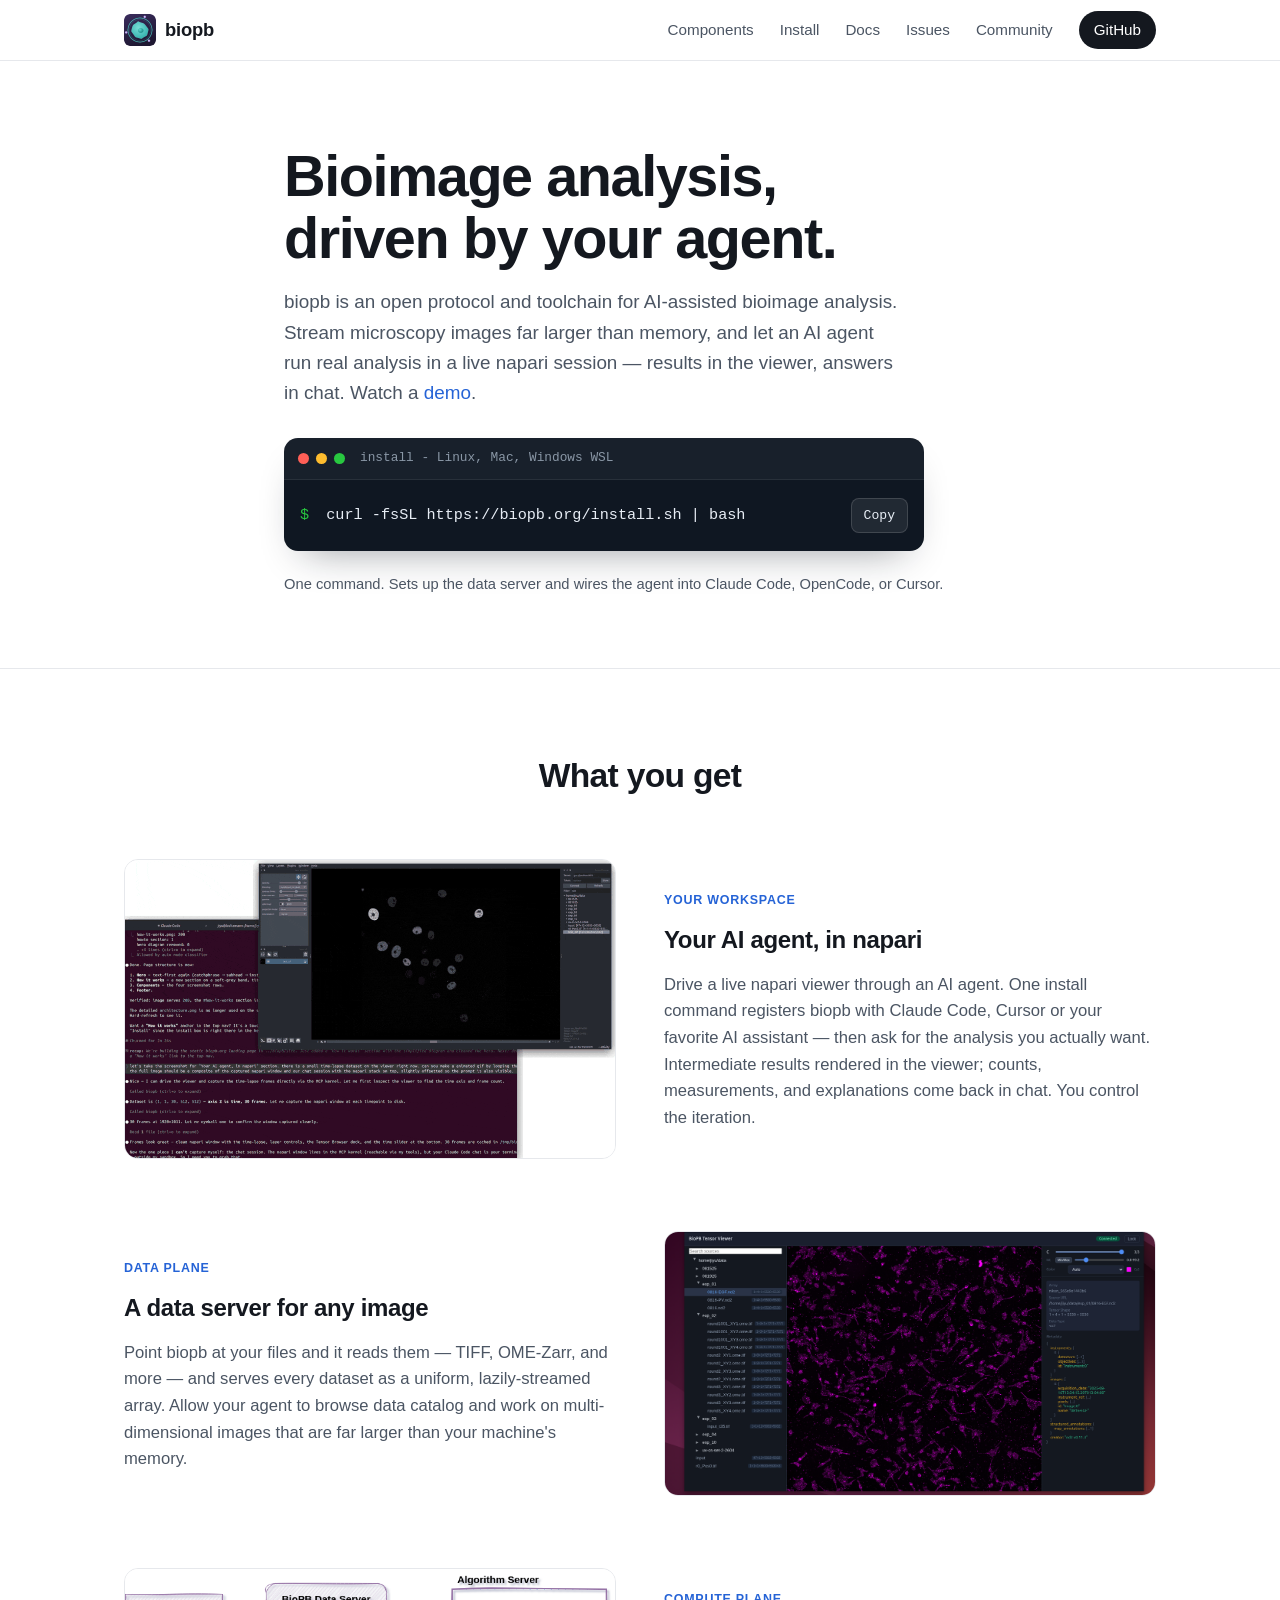
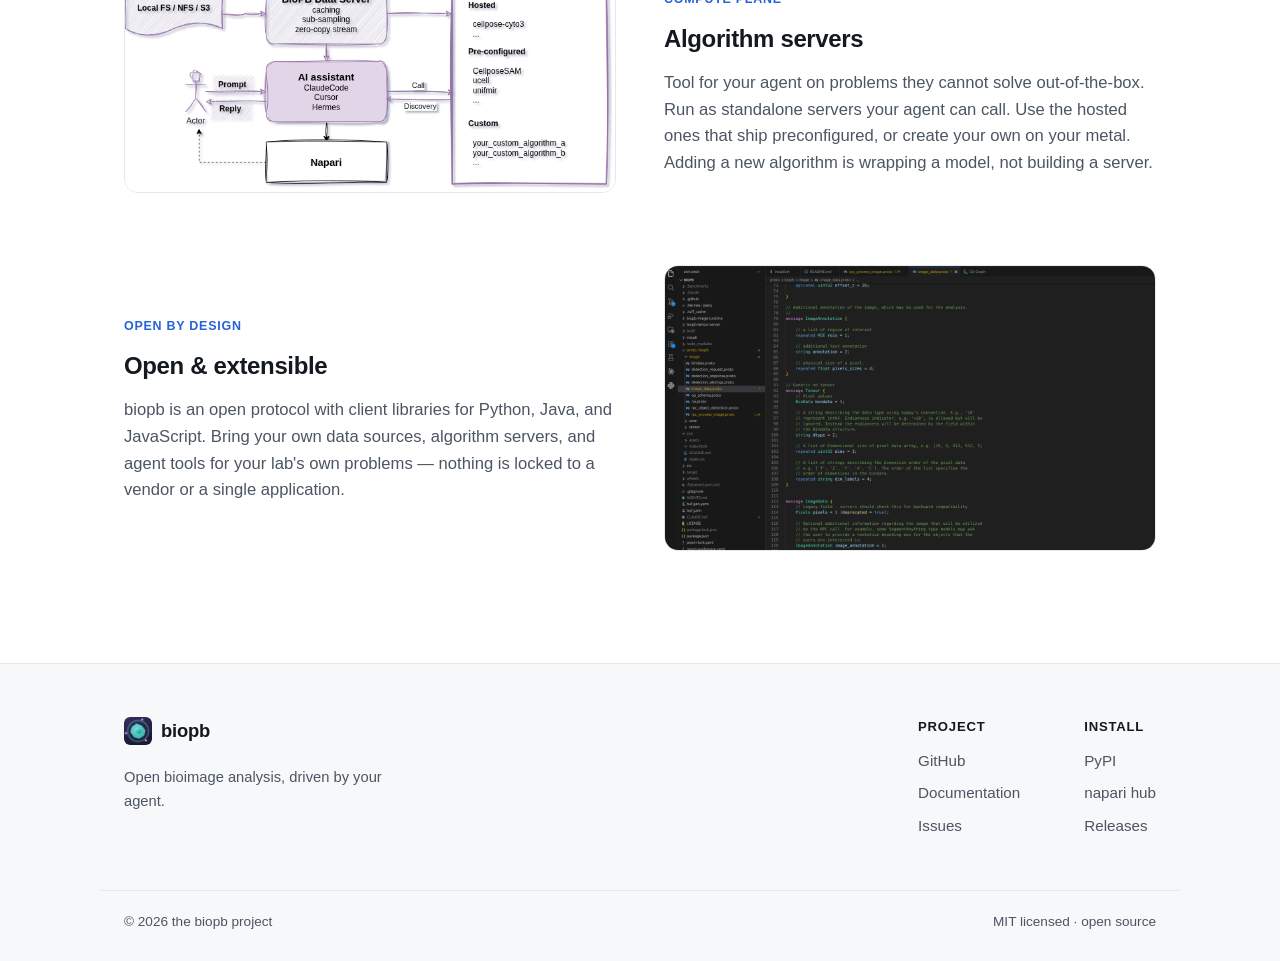
==== index.html @ 2a5375ca "Point biopb-mcp repo links at the biopb monorepo The biopb-mcp repo moved into the biopb monorepo. U" ====
<!DOCTYPE html>
<html lang="en">
<head>
  <meta charset="utf-8" />
  <meta name="viewport" content="width=device-width, initial-scale=1" />
  <title>biopb — bioimage analysis, driven by your agent</title>
  <meta name="description" content="biopb is an open protocol and toolchain for bioimage analysis: stream microscopy images larger than memory and let an AI agent run real analysis in napari." />
  <link rel="icon" href="assets/favicon.ico" sizes="any" />
  <link rel="stylesheet" href="styles.css" />
</head>
<body>
  <!-- ===== Top nav ===== -->
  <header class="nav" id="top">
    <div class="container nav__inner">
      <a class="brand" href="#top" aria-label="biopb home">
        <img class="brand__logo" src="assets/logo.png" alt="" width="32" height="32" />
        <span class="brand__name">biopb</span>
      </a>
      <button class="nav__toggle" aria-label="Toggle menu" aria-expanded="false">≡</button>
      <nav class="nav__links">
        <a href="#components">Components</a>
        <a href="install.html">Install</a>
        <a href="/docs/">Docs</a>
        <a href="https://github.com/biopb/biopb/issues">Issues</a>
        <a href="https://forum.image.sc/">Community</a>
        <a class="nav__gh" href="https://github.com/biopb">GitHub</a>
      </nav>
    </div>
  </header>

  <main>
    <!-- ===== Hero ===== -->
    <section class="hero">
      <div class="container hero__inner">
        <h1 class="hero__title">Bioimage analysis,<br />driven by your agent.</h1>
        <p class="hero__sub">
          biopb is an open protocol and toolchain for AI-assisted bioimage analysis. Stream
          microscopy images far larger than memory, and let an AI agent run real
          analysis in a live napari session — results in the viewer, answers in chat.
          Watch a <a href="demo.html">demo</a>.
        </p>

        <!-- terminal install window -->
        <div class="term" id="install" aria-label="Install command">
          <div class="term__bar">
            <span class="term__dot"></span><span class="term__dot"></span><span class="term__dot"></span>
            <span class="term__title">install - Linux, Mac, Windows WSL</span>
          </div>
          <div class="term__body">
            <code id="install-cmd"><span class="term__prompt">$</span> curl -fsSL https://biopb.org/install.sh | bash</code>
            <button class="term__copy" id="copy-btn" type="button" data-cmd="curl -fsSL https://biopb.org/install.sh | bash">Copy</button>
          </div>
        </div>

        <p class="hero__note">One command. Sets up the data server and wires the agent into Claude Code, OpenCode, or Cursor.</p>
      </div>
    </section>

    <!-- ===== Components ===== -->
    <section class="components" id="components">
      <div class="container">
        <h2 class="section__title">What you get</h2>

        <!-- (1) user-facing: the agent in napari -->
        <article class="row">
          <figure class="shot">
            <img src="assets/agent-napari.gif" width="960" height="584" loading="lazy"
                 alt="An AI-agent chat session driving a live napari viewer: the agent runs code in py kernel while a time-lapse of cells plays back in napri viewer window." />
          </figure>
          <div class="row__text">
            <span class="kicker">Your workspace</span>
            <h3>Your AI agent, in napari</h3>
            <p>
              Drive a live napari viewer through an AI agent. One install command
              registers biopb with Claude Code, Cursor or your favorite AI assistant — then ask
              for the analysis you actually want. Intermediate results rendered in the viewer; counts,
              measurements, and explanations come back in chat. You control the iteration.
            </p>
          </div>
        </article>

        <!-- (2) data server -->
        <article class="row row--reverse">
          <figure class="shot">
            <img src="assets/data-browser.png" width="1278" height="687" loading="lazy"
                 alt="The BioPB data browser: a source tree on the left, a microscopy image preview in the center, and a metadata and colormap panel on the right." />
          </figure>
          <div class="row__text">
            <span class="kicker">Data plane</span>
            <h3>A data server for any image</h3>
            <p>
              Point biopb at your files and it reads them — TIFF, OME-Zarr, and more —
              and serves every dataset as a uniform, lazily-streamed array. Allow your 
              agent to browse data catalog and work on multi-dimensional images that are
              far larger than your machine's memory.
            </p>
          </div>
        </article>

        <!-- (3) algorithm servers -->
        <article class="row">
          <figure class="shot" role="img" aria-label="Screenshot placeholder: segmentation result">
            <img src="assets/algorithm-servers.png" width="1278" height="687" loading="lazy"
                 alt="The BioPB algorithm servers: a diagram showing the architecture and how algorithms are integrated." />
          </figure>
          <div class="row__text">
            <span class="kicker">Compute plane</span>
            <h3>Algorithm servers</h3>
            <p>
              Tool for your agent on problems they cannot solve out-of-the-box. Run as standalone
              servers your agent can call. Use the hosted ones that ship preconfigured, or create 
              your own on your metal. Adding a new algorithm is wrapping a model, not building a server.
            </p>
          </div>
        </article>

        <!-- (4) open & extensible -->
        <article class="row row--reverse">
          <figure class="shot">
            <img src="assets/open-extensible.png" width="1070" height="651" loading="lazy"
                alt="Open development model with extensible grpc protocol definition synced on buf.build" />
          </figure>
          <div class="row__text">
            <span class="kicker">Open by design</span>
            <h3>Open &amp; extensible</h3>
            <p>
              biopb is an open protocol with client libraries for Python, Java, and
              JavaScript. Bring your own data sources, algorithm servers, and agent
              tools for your lab's own problems — nothing is locked to a vendor or a
              single application.
            </p>
          </div>
        </article>
      </div>
    </section>
  </main>

  <!-- ===== Footer ===== -->
  <footer class="footer">
    <div class="container footer__inner">
      <div class="footer__brand">
        <a class="brand" href="#top" aria-label="biopb home">
          <img class="brand__logo" src="assets/logo.png" alt="" width="28" height="28" />
          <span class="brand__name">biopb</span>
        </a>
        <p class="footer__tag">Open bioimage analysis, driven by your agent.</p>
      </div>
      <nav class="footer__cols">
        <div class="footer__col">
          <h4>Project</h4>
          <a href="https://github.com/biopb">GitHub</a>
          <a href="/docs/">Documentation</a>
          <a href="https://github.com/biopb/biopb/issues">Issues</a>
        </div>
        <div class="footer__col">
          <h4>Install</h4>
          <a href="https://pypi.org/project/biopb-mcp">PyPI</a>
          <a href="https://napari-hub.org/plugins/biopb-mcp">napari hub</a>
          <a href="https://github.com/biopb/biopb/releases">Releases</a>
        </div>
      </nav>
    </div>
    <div class="container footer__bar">
      <span>© <span id="year">2026</span> the biopb project</span>
      <span>MIT licensed · open source</span>
    </div>
  </footer>

  <script>
    // Copy install command to clipboard.
    (function () {
      var btn = document.getElementById('copy-btn');
      if (btn) {
        btn.addEventListener('click', function () {
          var cmd = btn.getAttribute('data-cmd');
          var done = function () {
            var old = btn.textContent;
            btn.textContent = 'Copied!';
            btn.classList.add('is-copied');
            setTimeout(function () { btn.textContent = old; btn.classList.remove('is-copied'); }, 1600);
          };
          if (navigator.clipboard && navigator.clipboard.writeText) {
            navigator.clipboard.writeText(cmd).then(done, done);
          } else {
            var ta = document.createElement('textarea');
            ta.value = cmd; document.body.appendChild(ta); ta.select();
            try { document.execCommand('copy'); } catch (e) {}
            document.body.removeChild(ta); done();
          }
        });
      }
      // Mobile nav toggle.
      var toggle = document.querySelector('.nav__toggle');
      var links = document.querySelector('.nav__links');
      if (toggle && links) {
        toggle.addEventListener('click', function () {
          var open = links.classList.toggle('is-open');
          toggle.setAttribute('aria-expanded', open ? 'true' : 'false');
        });
        links.addEventListener('click', function (e) {
          if (e.target.tagName === 'A') { links.classList.remove('is-open'); toggle.setAttribute('aria-expanded', 'false'); }
        });
      }
      // Current year.
      var y = document.getElementById('year');
      if (y) y.textContent = new Date().getFullYear();
    })();
  </script>
</body>
</html>
---- styles.css ----
/* biopb.org — light, clean scientific landing page. Plain CSS, no build step. */

:root {
  --accent: #2563d6;          /* single accent — retune here */
  --accent-dark: #1b49a0;
  --ink: #14181f;             /* near-black text */
  --ink-soft: #4b5563;        /* secondary text */
  --line: #e6e8ec;            /* hairlines */
  --bg: #ffffff;
  --bg-soft: #f6f8fa;         /* alternating panels */
  --term-bg: #0f1722;         /* the one dark element */
  --term-ink: #e7edf5;
  --radius: 14px;
  --maxw: 1080px;
  --font: -apple-system, BlinkMacSystemFont, "Segoe UI", Roboto, Helvetica, Arial, sans-serif;
  --mono: ui-monospace, SFMono-Regular, "SF Mono", Menlo, Consolas, "Liberation Mono", monospace;
}

* { box-sizing: border-box; }

html { scroll-behavior: smooth; }

body {
  margin: 0;
  font-family: var(--font);
  color: var(--ink);
  background: var(--bg);
  line-height: 1.6;
  -webkit-font-smoothing: antialiased;
}

a { color: var(--accent); text-decoration: none; }
a:hover { text-decoration: underline; }

.container { width: 100%; max-width: var(--maxw); margin: 0 auto; padding: 0 24px; }

/* ===== Nav ===== */
.nav {
  position: sticky; top: 0; z-index: 50;
  background: rgba(255, 255, 255, 0.85);
  backdrop-filter: saturate(180%) blur(8px);
  border-bottom: 1px solid var(--line);
}
.nav__inner { display: flex; align-items: center; justify-content: space-between; height: 60px; }
.brand { display: inline-flex; align-items: center; gap: 9px; color: var(--ink); font-weight: 700; }
.brand:hover { text-decoration: none; }
.brand__logo { display: block; border-radius: 6px; }
.brand__name { font-size: 1.15rem; letter-spacing: -0.01em; }
.nav__links { display: flex; align-items: center; gap: 26px; }
.nav__links a { color: var(--ink-soft); font-weight: 500; font-size: 0.95rem; }
.nav__links a:hover { color: var(--ink); text-decoration: none; }
.nav__gh {
  color: var(--bg) !important; background: var(--ink);
  padding: 7px 15px; border-radius: 999px; font-weight: 600;
}
.nav__gh:hover { background: #000; }
.nav__toggle {
  display: none; background: none; border: 0; font-size: 1.6rem;
  line-height: 1; color: var(--ink); cursor: pointer; padding: 4px 8px;
}

/* ===== Hero ===== */
.hero { padding: 84px 0 72px; border-bottom: 1px solid var(--line); }
.hero__inner { max-width: 760px; }
.hero__title {
  font-size: clamp(2.3rem, 6vw, 3.6rem); line-height: 1.08;
  letter-spacing: -0.025em; margin: 0 0 18px; font-weight: 800;
}
.hero__sub { font-size: 1.18rem; color: var(--ink-soft); margin: 0 0 30px; max-width: 620px; }

/* terminal install window */
.term {
  background: var(--term-bg); border-radius: var(--radius);
  box-shadow: 0 18px 40px -20px rgba(15, 23, 34, 0.45);
  overflow: hidden; max-width: 640px;
}
.term__bar {
  display: flex; align-items: center; gap: 7px;
  padding: 10px 14px; background: rgba(255, 255, 255, 0.04);
  border-bottom: 1px solid rgba(255, 255, 255, 0.07);
}
.term__dot { width: 11px; height: 11px; border-radius: 50%; background: #3a4654; }
.term__dot:nth-child(1) { background: #ff5f57; }
.term__dot:nth-child(2) { background: #febc2e; }
.term__dot:nth-child(3) { background: #28c840; }
.term__title { margin-left: 8px; color: #8a97a6; font-size: 0.8rem; font-family: var(--mono); }
.term__body {
  display: flex; align-items: center; gap: 12px;
  padding: 18px 16px; font-family: var(--mono); font-size: 0.95rem;
}
.term__body code { color: var(--term-ink); overflow-x: auto; white-space: nowrap; flex: 1; }
.term__prompt { color: #28c840; user-select: none; margin-right: 8px; }
.term__copy {
  flex: none; cursor: pointer; font: inherit; font-size: 0.82rem;
  color: var(--term-ink); background: rgba(255, 255, 255, 0.08);
  border: 1px solid rgba(255, 255, 255, 0.14); border-radius: 8px;
  padding: 6px 12px; transition: background 0.15s, color 0.15s;
}
.term__copy:hover { background: rgba(255, 255, 255, 0.16); }
.term__copy.is-copied { background: #28c840; color: #06220f; border-color: #28c840; }

.hero__note { font-size: 0.92rem; color: var(--ink-soft); margin: 22px 0 0; }
/* ===== How it works ===== */
.howto { padding: 64px 0; background: var(--bg-soft); border-top: 1px solid var(--line); }
.howto .section__title { margin-bottom: 36px; }
.howto__fig { margin: 0 auto; max-width: 660px; }
.howto__fig img {
  width: 100%; height: auto; display: block;
  background: #fff; border: 1px solid var(--line); border-radius: var(--radius);
  padding: 20px;
}

/* ===== Components ===== */
.components { padding: 80px 0 40px; }
.section__title {
  font-size: clamp(1.6rem, 3.5vw, 2.1rem); font-weight: 800; letter-spacing: -0.02em;
  text-align: center; margin: 0 0 56px;
}
.row {
  display: grid; grid-template-columns: 1fr 1fr; gap: 48px;
  align-items: center; margin-bottom: 72px;
}
.row--reverse .shot { order: 2; }
.row__text .kicker {
  display: inline-block; font-size: 0.78rem; font-weight: 700; letter-spacing: 0.06em;
  text-transform: uppercase; color: var(--accent); margin-bottom: 10px;
}
.row__text h3 { font-size: 1.5rem; font-weight: 750; letter-spacing: -0.015em; margin: 0 0 12px; }
.row__text p { color: var(--ink-soft); margin: 0; font-size: 1.04rem; }

/* screenshot placeholder — swap the .shot__ph div for an <img> when ready */
.shot { margin: 0; }
.shot__ph {
  aspect-ratio: 16 / 9; width: 100%;
  background: var(--bg-soft); border: 1px solid var(--line); border-radius: var(--radius);
  display: flex; flex-direction: column; align-items: center; justify-content: center;
  gap: 10px; color: var(--ink-soft); text-align: center; padding: 20px;
  background-image:
    linear-gradient(45deg, rgba(0,0,0,0.018) 25%, transparent 25%, transparent 75%, rgba(0,0,0,0.018) 75%),
    linear-gradient(45deg, rgba(0,0,0,0.018) 25%, transparent 25%, transparent 75%, rgba(0,0,0,0.018) 75%);
  background-size: 22px 22px; background-position: 0 0, 11px 11px;
}
.shot__glyph { font-size: 2.4rem; line-height: 1; }
.shot__cap { font-size: 0.85rem; }
.shot img { width: 100%; height: auto; border: 1px solid var(--line); border-radius: var(--radius); display: block; }

/* ===== Install guide ===== */
.guide { padding: 56px 0 84px; }
.guide__head { max-width: 720px; margin: 0 0 30px; }
.guide__title {
  font-size: clamp(2rem, 5vw, 3rem); line-height: 1.1;
  letter-spacing: -0.025em; margin: 0 0 16px; font-weight: 800;
}
.guide__sub { font-size: 1.12rem; color: var(--ink-soft); margin: 0; }

.prereq {
  display: flex; gap: 13px; align-items: flex-start;
  background: var(--bg-soft); border: 1px solid var(--line);
  border-radius: var(--radius); padding: 16px 20px;
  font-size: 0.95rem; color: var(--ink-soft); margin: 0 0 40px; max-width: 760px;
}
.prereq__icon { font-size: 1.25rem; line-height: 1.4; flex: none; }
.prereq strong { color: var(--ink); }
.prereq code {
  font-family: var(--mono); font-size: 0.88em; background: rgba(37, 99, 214, 0.08);
  color: var(--accent-dark); padding: 1px 6px; border-radius: 5px;
}

/* the wizard */
.step__q { font-weight: 750; font-size: 1.2rem; letter-spacing: -0.01em; margin: 0 0 16px; }
.choices {
  display: grid; gap: 16px;
  grid-template-columns: repeat(auto-fit, minmax(230px, 1fr));
}
.choice {
  text-align: left; background: var(--bg); border: 1px solid var(--line);
  border-radius: var(--radius); padding: 20px 22px; cursor: pointer;
  font: inherit; color: var(--ink); display: flex; flex-direction: column; gap: 6px;
  transition: border-color 0.15s, box-shadow 0.15s, transform 0.06s;
}
.choice:hover { border-color: var(--accent); box-shadow: 0 12px 30px -20px rgba(37, 99, 214, 0.55); }
.choice:active { transform: translateY(1px); }
.choice.is-active { border-color: var(--accent); box-shadow: inset 0 0 0 1px var(--accent); }
.choice__icon { font-size: 1.7rem; line-height: 1; }
.choice__title { font-weight: 700; font-size: 1.06rem; display: flex; align-items: center; gap: 8px; flex-wrap: wrap; }
.choice__desc { color: var(--ink-soft); font-size: 0.92rem; }
.pill {
  font-size: 0.66rem; font-weight: 700; letter-spacing: 0.05em; text-transform: uppercase;
  color: var(--accent); background: rgba(37, 99, 214, 0.1); padding: 3px 8px; border-radius: 999px;
}
.pill--soft { color: var(--ink-soft); background: var(--bg-soft); border: 1px solid var(--line); }

/* revealed panels */
.panel { margin-top: 30px; padding-top: 30px; border-top: 1px solid var(--line); max-width: 760px; }
.panel__h { font-size: 1.4rem; font-weight: 780; letter-spacing: -0.015em; margin: 0 0 12px; }
.panel p { color: var(--ink-soft); margin: 0 0 14px; }
.panel .term { margin: 18px 0; max-width: 100%; }

.steps { list-style: none; counter-reset: s; padding: 0; margin: 22px 0 0; }
.steps > li { position: relative; padding-left: 48px; margin-bottom: 26px; }
.steps > li::before {
  counter-increment: s; content: counter(s);
  position: absolute; left: 0; top: -2px; width: 32px; height: 32px;
  border-radius: 50%; background: var(--accent); color: #fff;
  font-weight: 700; font-size: 0.95rem;
  display: flex; align-items: center; justify-content: center;
}
.steps h4 { margin: 4px 0 6px; font-size: 1.06rem; font-weight: 700; }
.steps p { margin: 0 0 8px; }
.steps .term { margin: 12px 0 0; }

.note {
  font-size: 0.9rem; color: var(--ink-soft); background: var(--bg-soft);
  border-left: 3px solid var(--accent); border-radius: 0 8px 8px 0;
  padding: 12px 16px; margin: 16px 0 0;
}
.note strong { color: var(--ink); }

.startover {
  display: inline-flex; align-items: center; gap: 7px; margin-top: 6px;
  background: none; border: 0; font: inherit; font-size: 0.92rem;
  color: var(--accent); cursor: pointer; padding: 6px 0;
}
.startover:hover { text-decoration: underline; }

.help { margin-top: 44px; padding-top: 30px; border-top: 1px solid var(--line); max-width: 760px; }
.help h3 { font-size: 1.15rem; font-weight: 750; margin: 0 0 10px; }
.help p { color: var(--ink-soft); margin: 0; }

/* ===== Footer ===== */
.footer { background: var(--bg-soft); border-top: 1px solid var(--line); padding: 52px 0 28px; }
.footer__inner { display: flex; flex-wrap: wrap; justify-content: space-between; gap: 40px; }
.footer__tag { color: var(--ink-soft); font-size: 0.92rem; margin: 14px 0 0; max-width: 260px; }
.footer__cols { display: flex; gap: 64px; flex-wrap: wrap; }
.footer__col h4 { font-size: 0.82rem; text-transform: uppercase; letter-spacing: 0.06em; color: var(--ink); margin: 0 0 12px; }
.footer__col a { display: block; color: var(--ink-soft); font-size: 0.95rem; margin-bottom: 8px; }
.footer__col a:hover { color: var(--ink); text-decoration: none; }
.footer__bar {
  display: flex; justify-content: space-between; flex-wrap: wrap; gap: 8px;
  margin-top: 44px; padding-top: 20px; border-top: 1px solid var(--line);
  color: var(--ink-soft); font-size: 0.85rem;
}

/* ===== Responsive ===== */
@media (max-width: 760px) {
  .nav__toggle { display: block; }
  .nav__links {
    display: none; position: absolute; top: 60px; left: 0; right: 0;
    flex-direction: column; align-items: flex-start; gap: 0;
    background: var(--bg); border-bottom: 1px solid var(--line); padding: 8px 24px 16px;
  }
  .nav__links.is-open { display: flex; }
  .nav__links a { width: 100%; padding: 11px 0; }
  .nav__gh { width: auto; margin-top: 6px; }

  .hero { padding: 56px 0 48px; }
  .row, .row--reverse { grid-template-columns: 1fr; gap: 22px; }
  .row--reverse .shot { order: 0; }
  .row { margin-bottom: 52px; }
}
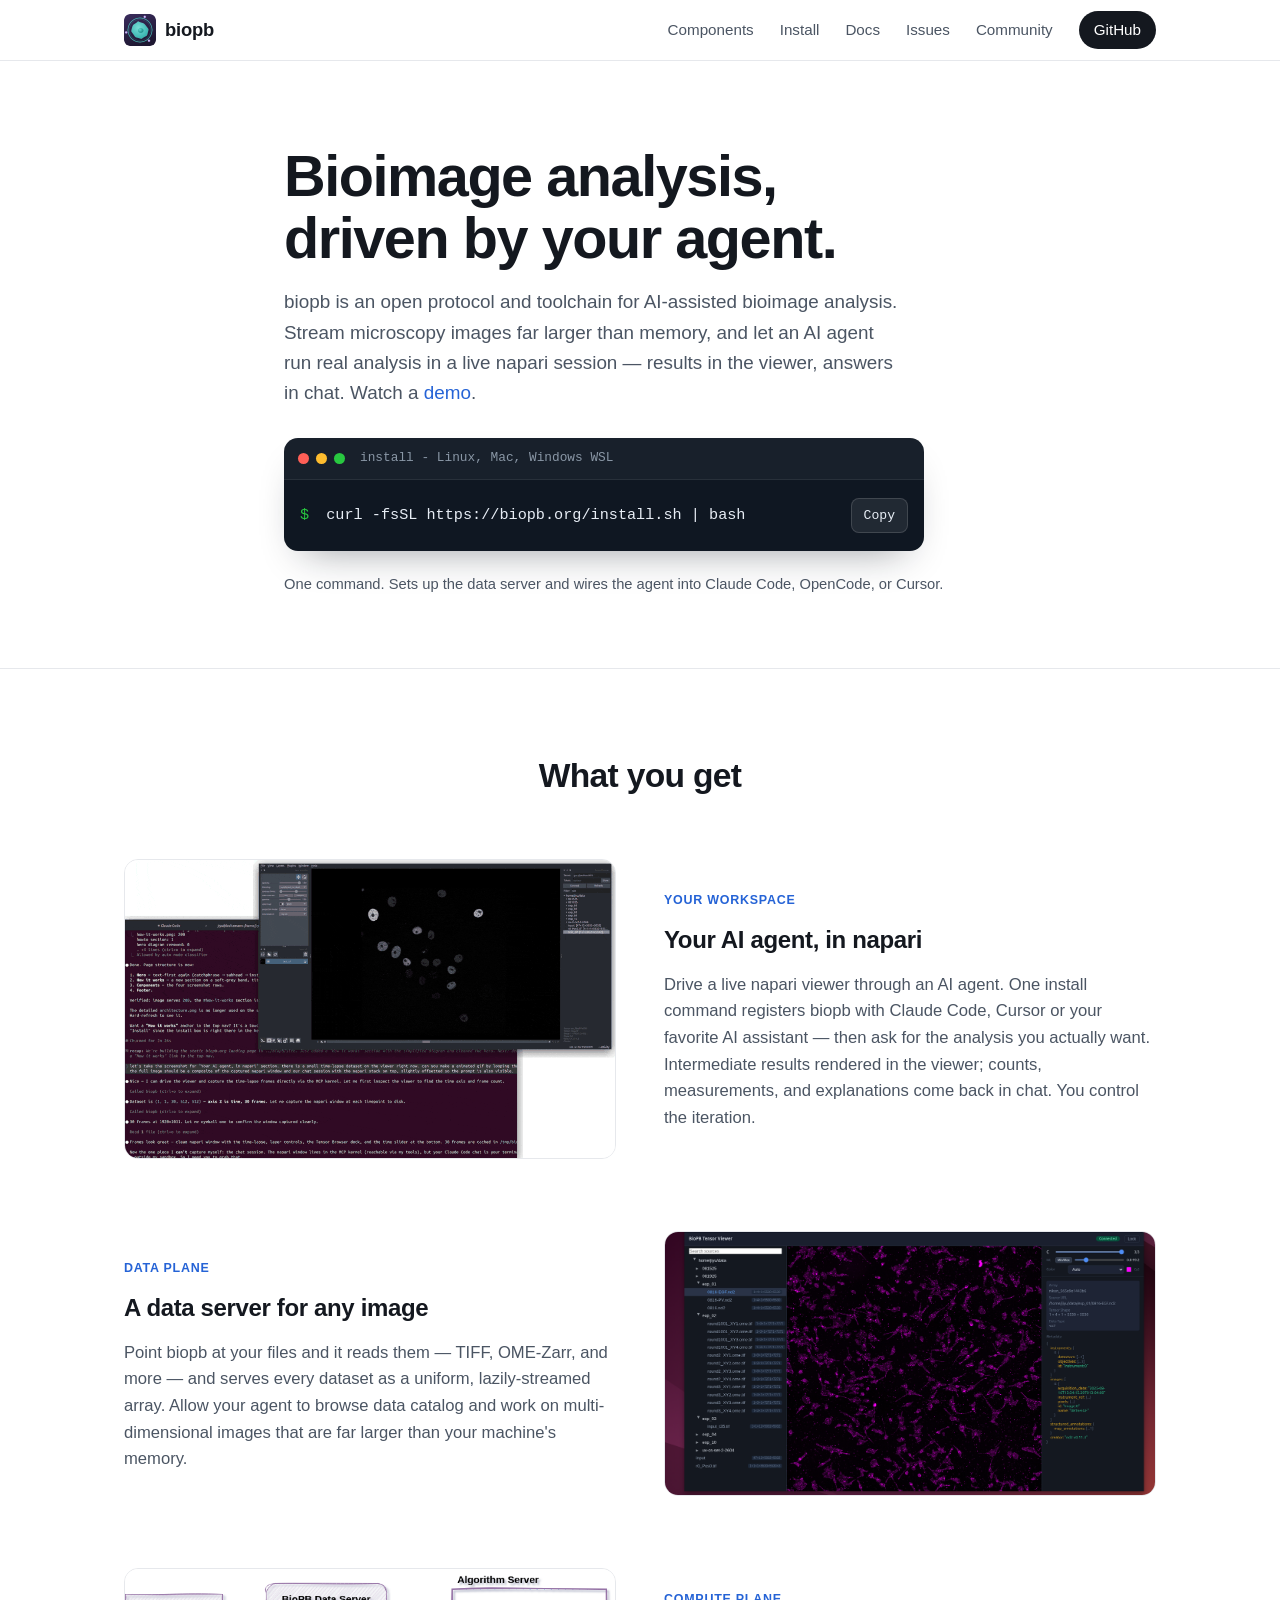
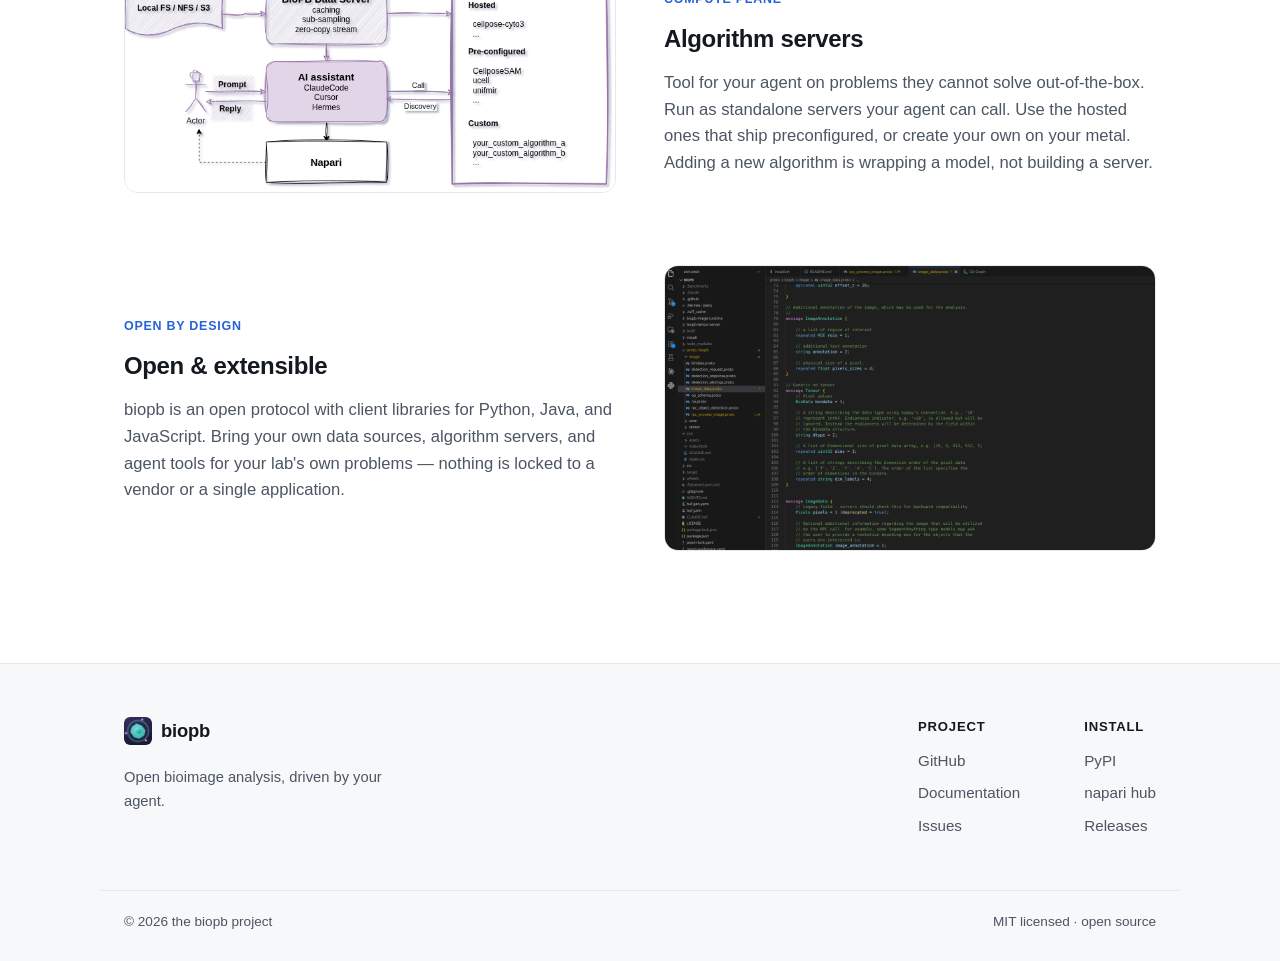
==== commit 77dc92ad: "seo: sitemaps, social cards, canonical hosts Landing pages (index/install/demo): - Add Open Graph + " ====
--- a/index.html
+++ b/index.html
@@ -5,6 +5,20 @@
   <meta name="viewport" content="width=device-width, initial-scale=1" />
   <title>biopb — bioimage analysis, driven by your agent</title>
   <meta name="description" content="biopb is an open protocol and toolchain for bioimage analysis: stream microscopy images larger than memory and let an AI agent run real analysis in napari." />
+  <link rel="canonical" href="https://biopb.org/" />
+  <!-- Open Graph / Twitter — link previews on forums, X, Bluesky, LinkedIn, Slack. -->
+  <meta property="og:type" content="website" />
+  <meta property="og:site_name" content="biopb" />
+  <meta property="og:url" content="https://biopb.org/" />
+  <meta property="og:title" content="biopb — bioimage analysis, driven by your agent" />
+  <meta property="og:description" content="An open protocol and toolchain for AI-assisted bioimage analysis: stream microscopy images larger than memory and let an agent run real analysis in napari." />
+  <meta property="og:image" content="https://biopb.org/assets/social-card.png" />
+  <meta property="og:image:width" content="1200" />
+  <meta property="og:image:height" content="630" />
+  <meta name="twitter:card" content="summary_large_image" />
+  <meta name="twitter:title" content="biopb — bioimage analysis, driven by your agent" />
+  <meta name="twitter:description" content="An open protocol and toolchain for AI-assisted bioimage analysis: stream microscopy images larger than memory and let an agent run real analysis in napari." />
+  <meta name="twitter:image" content="https://biopb.org/assets/social-card.png" />
   <link rel="icon" href="assets/favicon.ico" sizes="any" />
   <link rel="stylesheet" href="styles.css" />
 </head>
--- a/styles.css
+++ b/styles.css
@@ -227,6 +227,44 @@
 .help h3 { font-size: 1.15rem; font-weight: 750; margin: 0 0 10px; }
 .help p { color: var(--ink-soft); margin: 0; }
 
+/* ===== Troubleshooting (FAQ accordion) ===== */
+.faq { margin-top: 48px; max-width: 760px; }
+.faq__h { font-size: 1.35rem; font-weight: 800; margin: 0 0 6px; }
+.faq__lead { color: var(--ink-soft); margin: 0 0 18px; }
+.faq__item {
+  border: 1px solid var(--line); border-radius: 10px;
+  background: var(--bg); margin-bottom: 10px;
+}
+.faq__item[open] { border-color: var(--accent); }
+.faq__item > summary {
+  cursor: pointer; list-style: none; user-select: none;
+  padding: 14px 44px 14px 16px; position: relative;
+  font-weight: 650; color: var(--ink);
+}
+.faq__item > summary::-webkit-details-marker { display: none; }
+.faq__item > summary::after {
+  content: "+"; position: absolute; right: 16px; top: 50%; transform: translateY(-50%);
+  font-size: 1.3rem; line-height: 1; color: var(--accent);
+}
+.faq__item[open] > summary::after { content: "\2013"; }
+.faq__item > summary:hover { color: var(--accent); }
+.faq__item > summary code { font-weight: 600; }
+.faq__body { padding: 0 16px 16px; color: var(--ink-soft); }
+.faq__body p { margin: 0 0 8px; }
+.faq__body p:last-child { margin-bottom: 0; }
+.faq__body strong { color: var(--ink); }
+.faq__body .term { margin: 12px 0 0; }
+.faq__body code {
+  font-family: var(--mono); font-size: 0.88em; background: rgba(37, 99, 214, 0.08);
+  color: var(--accent-dark); padding: 1px 6px; border-radius: 5px;
+}
+.faq__body .term code { background: none; color: var(--term-ink); padding: 0; }
+kbd {
+  font-family: var(--mono); font-size: 0.82em; color: var(--ink);
+  background: var(--bg-soft); border: 1px solid var(--line); border-bottom-width: 2px;
+  border-radius: 5px; padding: 1px 6px;
+}
+
 /* ===== Footer ===== */
 .footer { background: var(--bg-soft); border-top: 1px solid var(--line); padding: 52px 0 28px; }
 .footer__inner { display: flex; flex-wrap: wrap; justify-content: space-between; gap: 40px; }
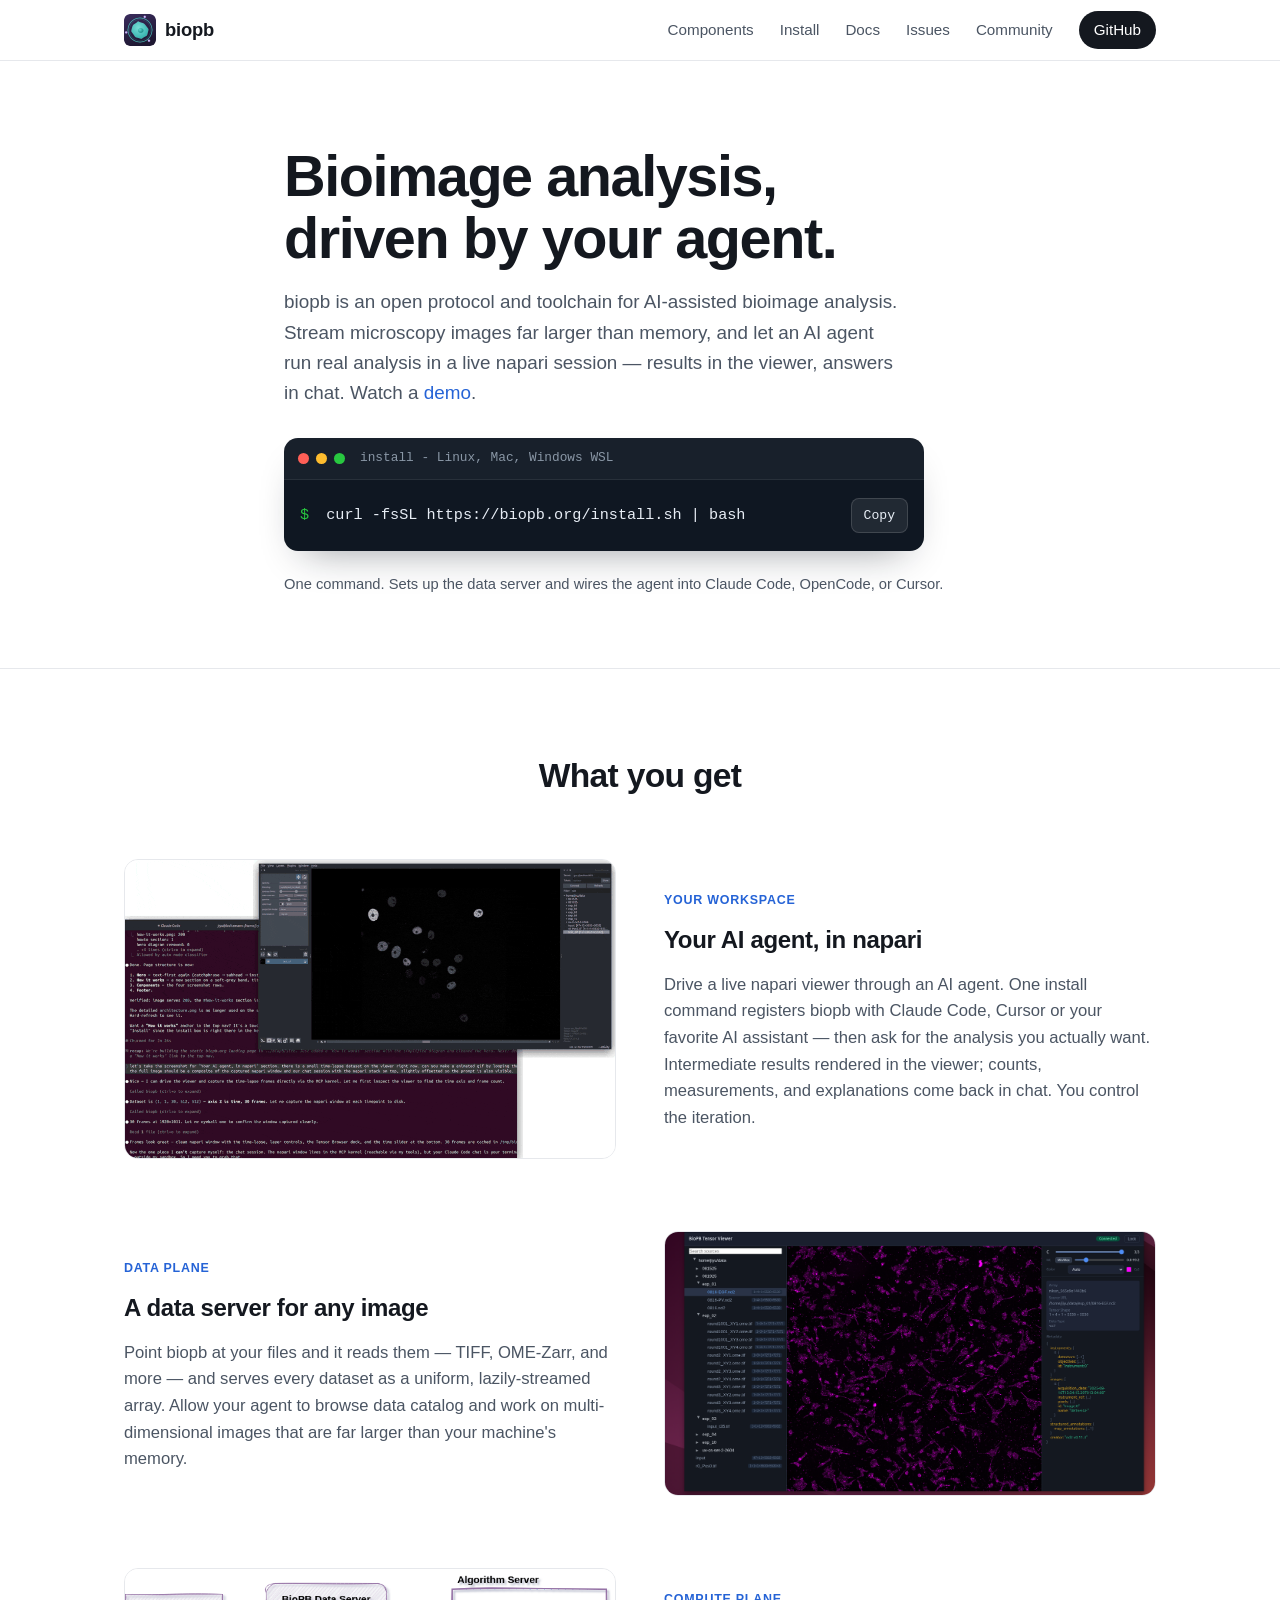
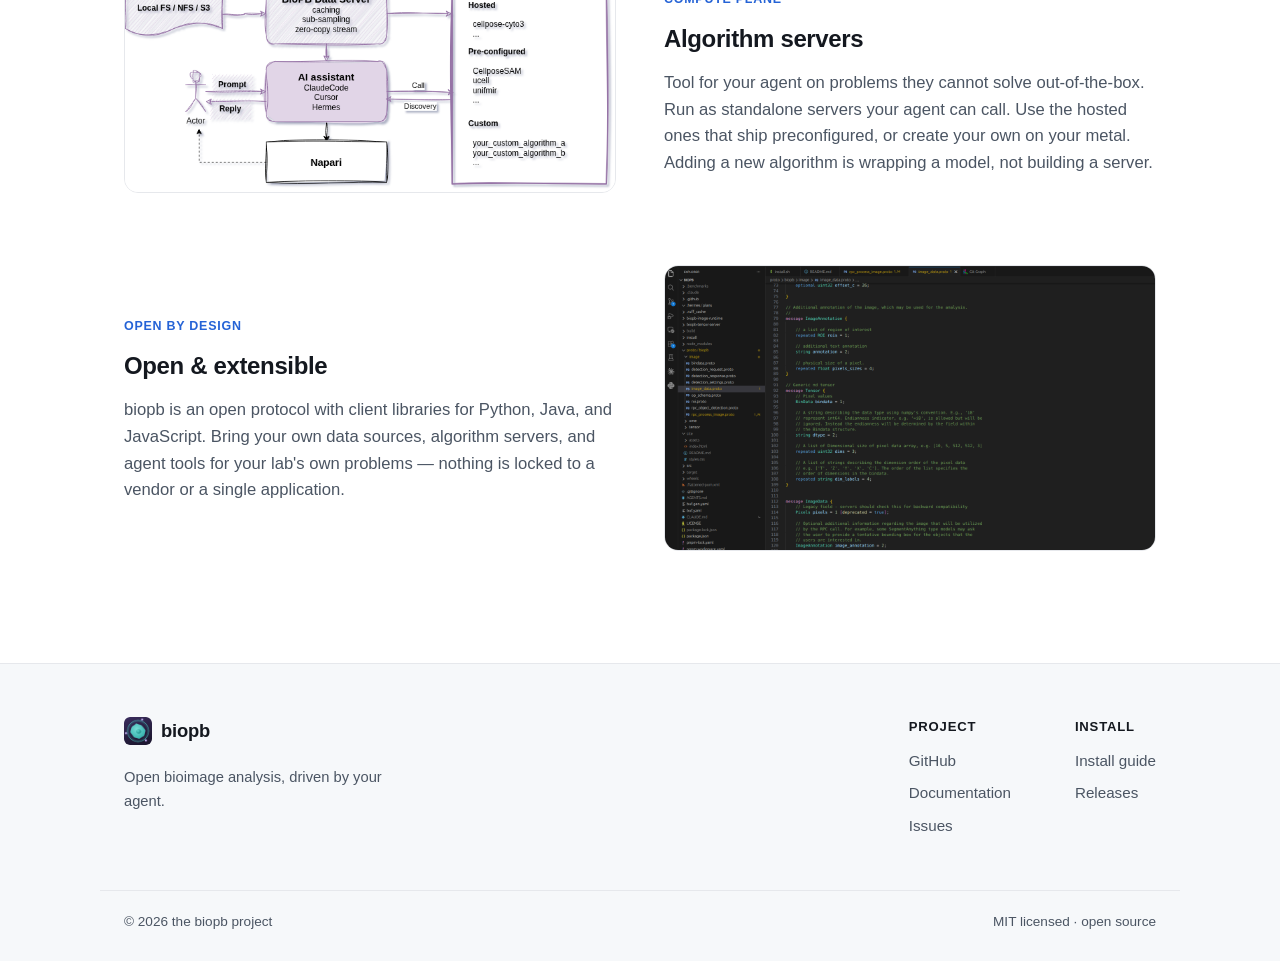
==== commit c67bcf51: "docs: sync the doc set with biopb dev (0.11) The site was written against release-v0.10.1; biopb dev" ====
--- a/index.html
+++ b/index.html
@@ -168,8 +168,7 @@
         </div>
         <div class="footer__col">
           <h4>Install</h4>
-          <a href="https://pypi.org/project/biopb-mcp">PyPI</a>
-          <a href="https://napari-hub.org/plugins/biopb-mcp">napari hub</a>
+          <a href="install.html">Install guide</a>
           <a href="https://github.com/biopb/biopb/releases">Releases</a>
         </div>
       </nav>
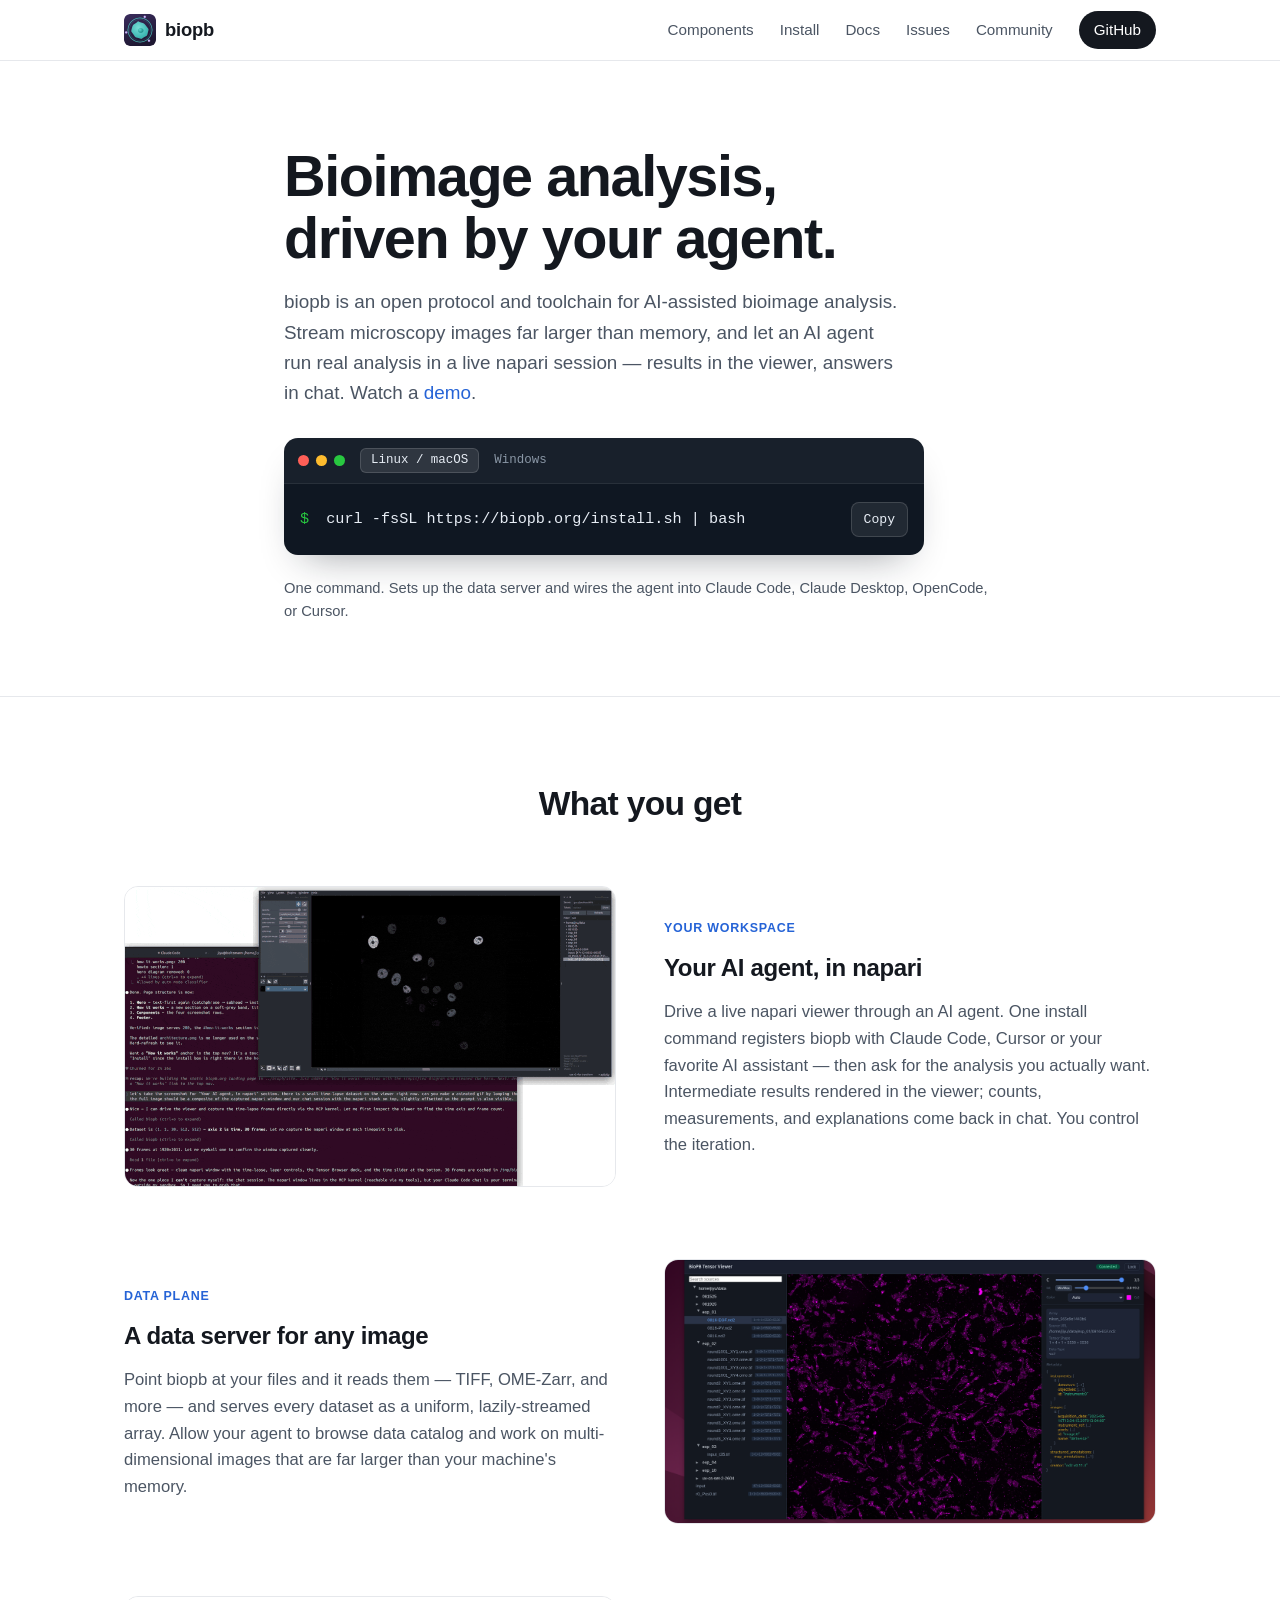
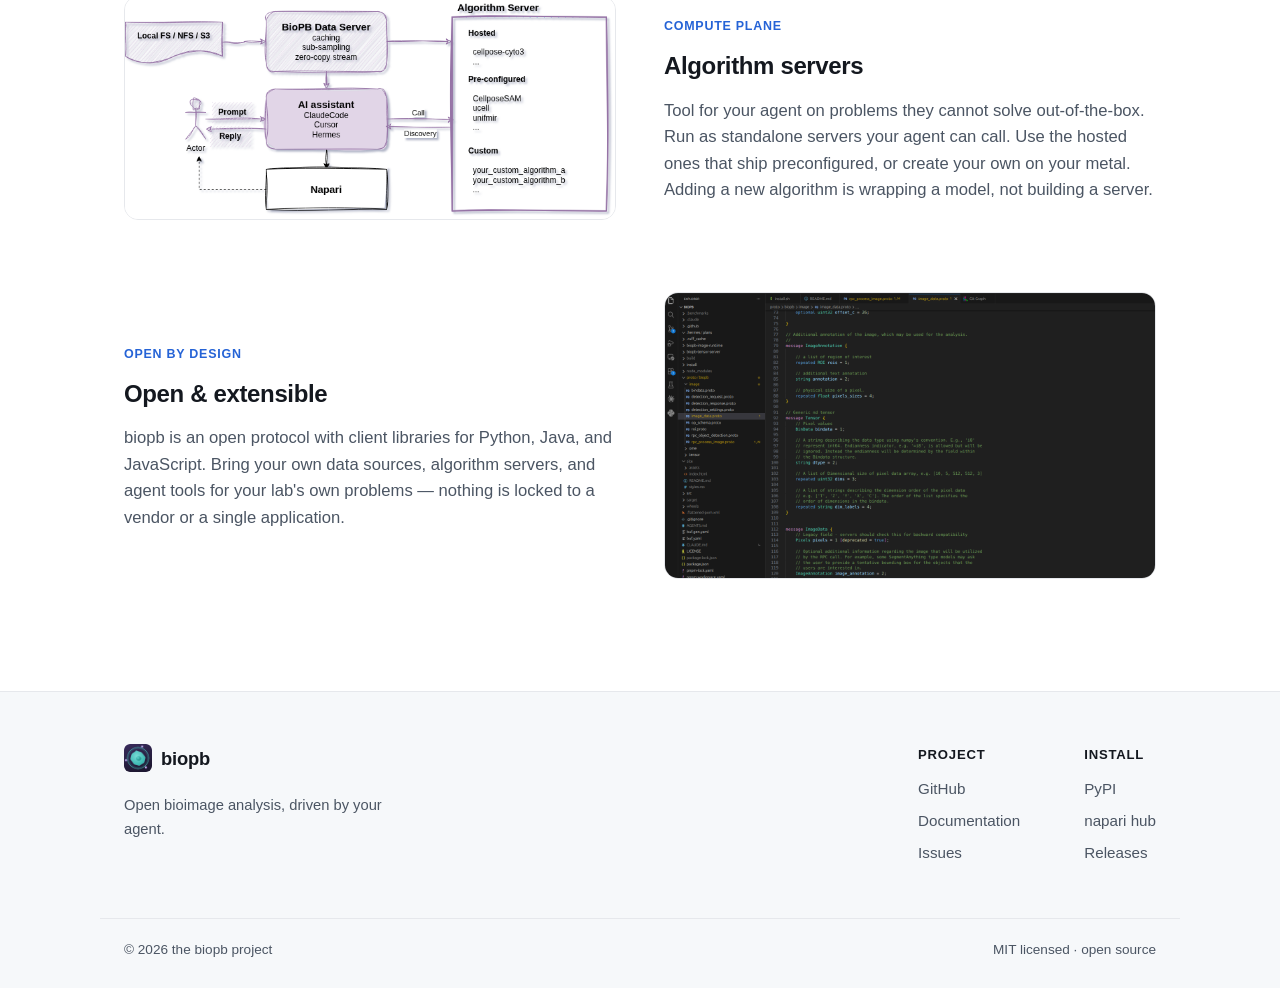
==== commit 36c239af: "landing: OS tabs on the install command, pre-selected by platform The hero advertised only `curl … |" ====
--- a/index.html
+++ b/index.html
@@ -54,19 +54,30 @@
           Watch a <a href="demo.html">demo</a>.
         </p>
 
-        <!-- terminal install window -->
+        <!-- terminal install window. The radios drive the OS tabs in pure CSS, so
+             they still switch with JS off; script.js only pre-selects the tab that
+             matches the visitor's platform. -->
         <div class="term" id="install" aria-label="Install command">
+          <input class="term__radio" type="radio" name="install-os" id="os-unix" checked>
+          <input class="term__radio" type="radio" name="install-os" id="os-win">
           <div class="term__bar">
             <span class="term__dot"></span><span class="term__dot"></span><span class="term__dot"></span>
-            <span class="term__title">install - Linux, Mac, Windows WSL</span>
-          </div>
-          <div class="term__body">
-            <code id="install-cmd"><span class="term__prompt">$</span> curl -fsSL https://biopb.org/install.sh | bash</code>
-            <button class="term__copy" id="copy-btn" type="button" data-cmd="curl -fsSL https://biopb.org/install.sh | bash">Copy</button>
+            <span class="term__tabs" role="group" aria-label="Choose your operating system">
+              <label class="term__tab" for="os-unix">Linux / macOS</label>
+              <label class="term__tab" for="os-win">Windows</label>
+            </span>
+          </div>
+          <div class="term__body term__body--os term__body--unix">
+            <code><span class="term__prompt">$</span> curl -fsSL https://biopb.org/install.sh | bash</code>
+            <button class="term__copy" type="button" data-cmd="curl -fsSL https://biopb.org/install.sh | bash">Copy</button>
+          </div>
+          <div class="term__body term__body--os term__body--win">
+            <code><span class="term__prompt">&gt;</span> irm https://biopb.org/install.ps1 | iex</code>
+            <button class="term__copy" type="button" data-cmd="irm https://biopb.org/install.ps1 | iex">Copy</button>
           </div>
         </div>
 
-        <p class="hero__note">One command. Sets up the data server and wires the agent into Claude Code, OpenCode, or Cursor.</p>
+        <p class="hero__note">One command. Sets up the data server and wires the agent into Claude Code, Claude Desktop, OpenCode, or Cursor.</p>
       </div>
     </section>
 
@@ -168,7 +179,8 @@
         </div>
         <div class="footer__col">
           <h4>Install</h4>
-          <a href="install.html">Install guide</a>
+          <a href="https://pypi.org/project/biopb-mcp">PyPI</a>
+          <a href="https://napari-hub.org/plugins/biopb-mcp">napari hub</a>
           <a href="https://github.com/biopb/biopb/releases">Releases</a>
         </div>
       </nav>
@@ -180,10 +192,9 @@
   </footer>
 
   <script>
-    // Copy install command to clipboard.
+    // Copy install command to clipboard (every .term__copy, one per OS tab).
     (function () {
-      var btn = document.getElementById('copy-btn');
-      if (btn) {
+      document.querySelectorAll('.term__copy').forEach(function (btn) {
         btn.addEventListener('click', function () {
           var cmd = btn.getAttribute('data-cmd');
           var done = function () {
@@ -201,7 +212,27 @@
             document.body.removeChild(ta); done();
           }
         });
-      }
+      });
+
+      // Pre-select the install tab matching the visitor's OS. Progressive
+      // enhancement only: the markup defaults to Linux/macOS and the tabs switch
+      // in pure CSS, so a wrong guess (or no JS) still leaves both reachable.
+      (function () {
+        var win = document.getElementById('os-win');
+        if (!win) return;
+        var isWindows = false;
+        try {
+          var uad = navigator.userAgentData;
+          if (uad && typeof uad.platform === 'string' && uad.platform) {
+            isWindows = /windows/i.test(uad.platform);
+          } else if (navigator.platform) {
+            isWindows = /^win/i.test(navigator.platform);
+          } else {
+            isWindows = /windows nt/i.test(navigator.userAgent || '');
+          }
+        } catch (e) { /* leave the default tab selected */ }
+        if (isWindows) win.checked = true;
+      })();
       // Mobile nav toggle.
       var toggle = document.querySelector('.nav__toggle');
       var links = document.querySelector('.nav__links');
--- a/styles.css
+++ b/styles.css
@@ -88,6 +88,34 @@
   display: flex; align-items: center; gap: 12px;
   padding: 18px 16px; font-family: var(--mono); font-size: 0.95rem;
 }
+
+/* OS tabs (landing-page install window). The radios live as direct children of
+   .term so the sibling combinator can reach both the labels and the bodies; the
+   labels sit in the title bar. Scoped to .term__body--os so the plain .term__body
+   used elsewhere (install.html) is untouched. */
+.term__radio { position: absolute; width: 1px; height: 1px; opacity: 0; pointer-events: none; }
+.term__tabs { display: flex; gap: 4px; margin-left: 8px; }
+.term__tab {
+  cursor: pointer; font-family: var(--mono); font-size: 0.78rem; line-height: 1;
+  color: #8a97a6; padding: 5px 10px; border-radius: 6px;
+  border: 1px solid transparent; transition: background 0.15s, color 0.15s;
+}
+.term__tab:hover { color: var(--term-ink); background: rgba(255, 255, 255, 0.06); }
+.term .term__body--os { display: none; }
+#os-unix:checked ~ .term__body--unix,
+#os-win:checked ~ .term__body--win { display: flex; }
+#os-unix:checked ~ .term__bar .term__tab[for="os-unix"],
+#os-win:checked ~ .term__bar .term__tab[for="os-win"] {
+  color: var(--term-ink); background: rgba(255, 255, 255, 0.1);
+  border-color: rgba(255, 255, 255, 0.14);
+}
+/* Keyboard focus: the radio is visually hidden, so surface focus on its label. */
+.term__radio:focus-visible ~ .term__bar .term__tab[for="os-unix"],
+.term__radio:focus-visible ~ .term__bar .term__tab[for="os-win"] { outline: none; }
+#os-unix:focus-visible ~ .term__bar .term__tab[for="os-unix"],
+#os-win:focus-visible ~ .term__bar .term__tab[for="os-win"] {
+  outline: 2px solid #28c840; outline-offset: 2px;
+}
 .term__body code { color: var(--term-ink); overflow-x: auto; white-space: nowrap; flex: 1; }
 .term__prompt { color: #28c840; user-select: none; margin-right: 8px; }
 .term__copy {
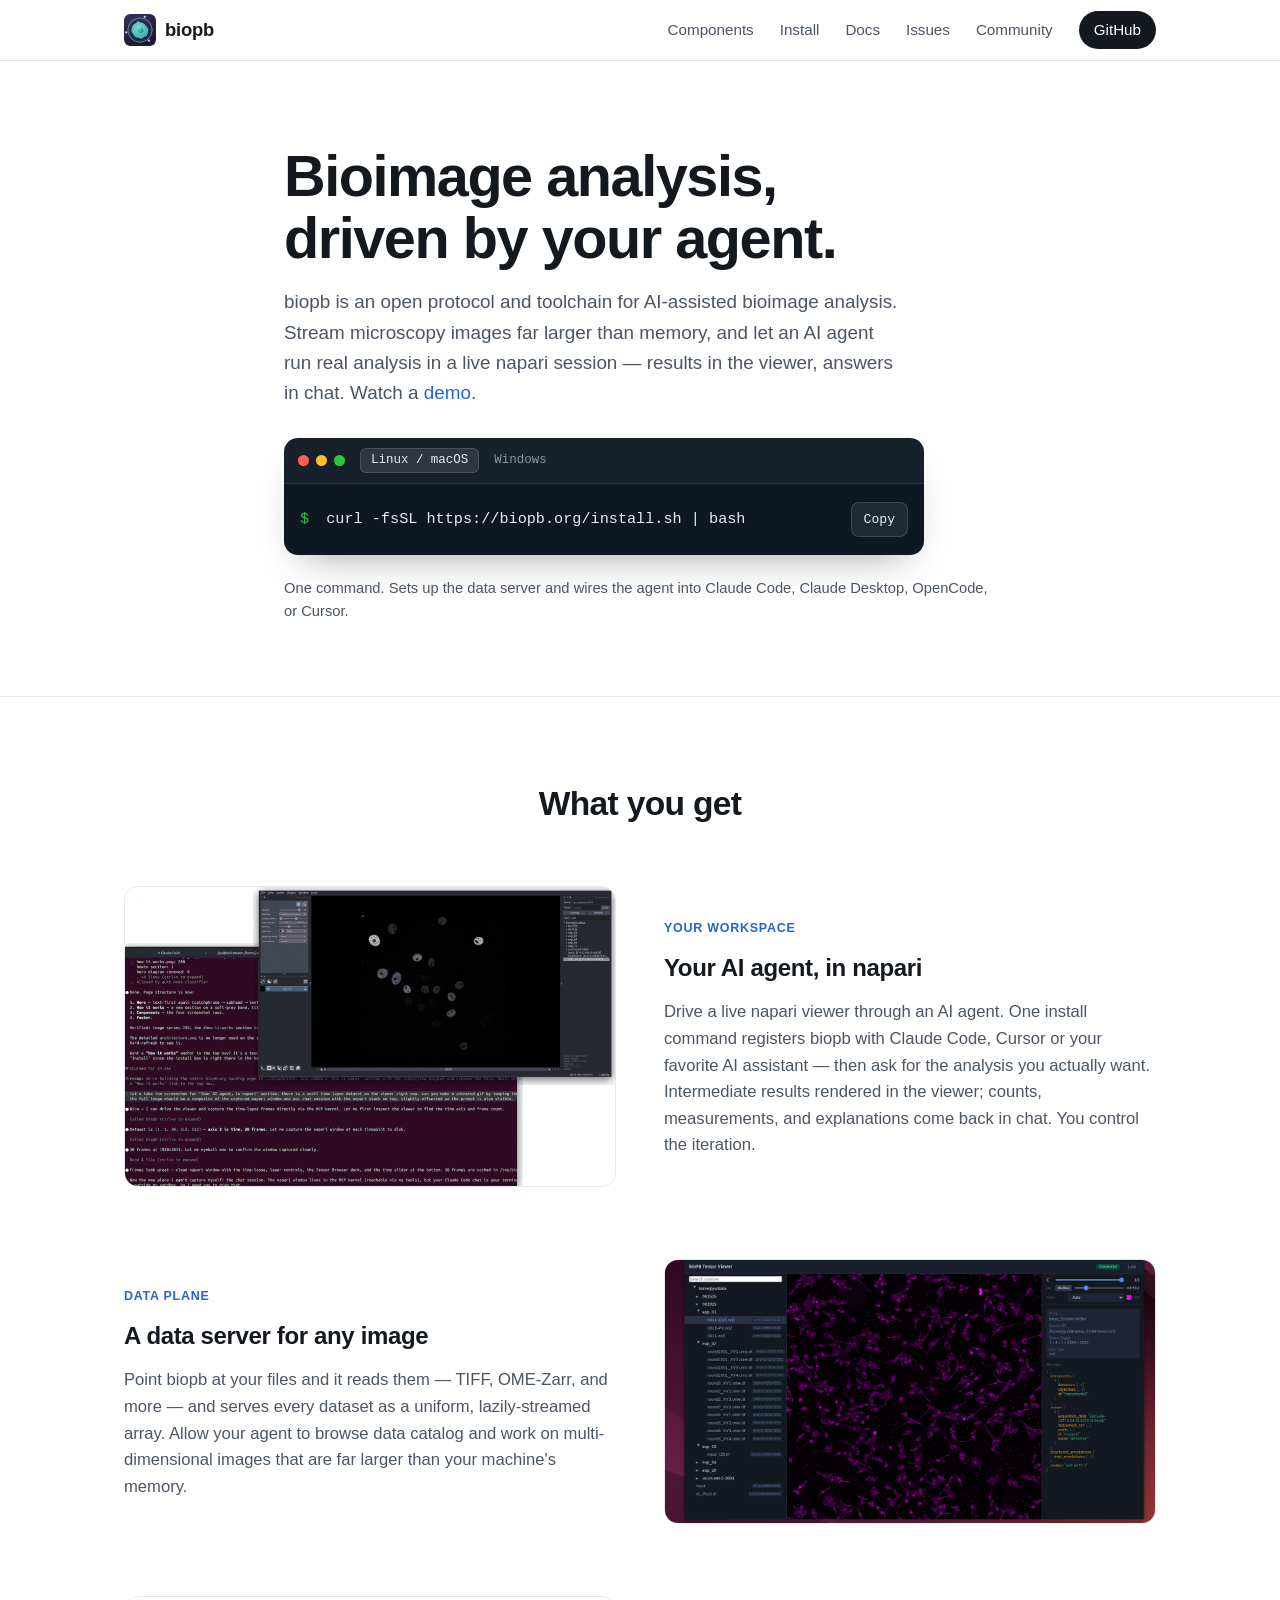
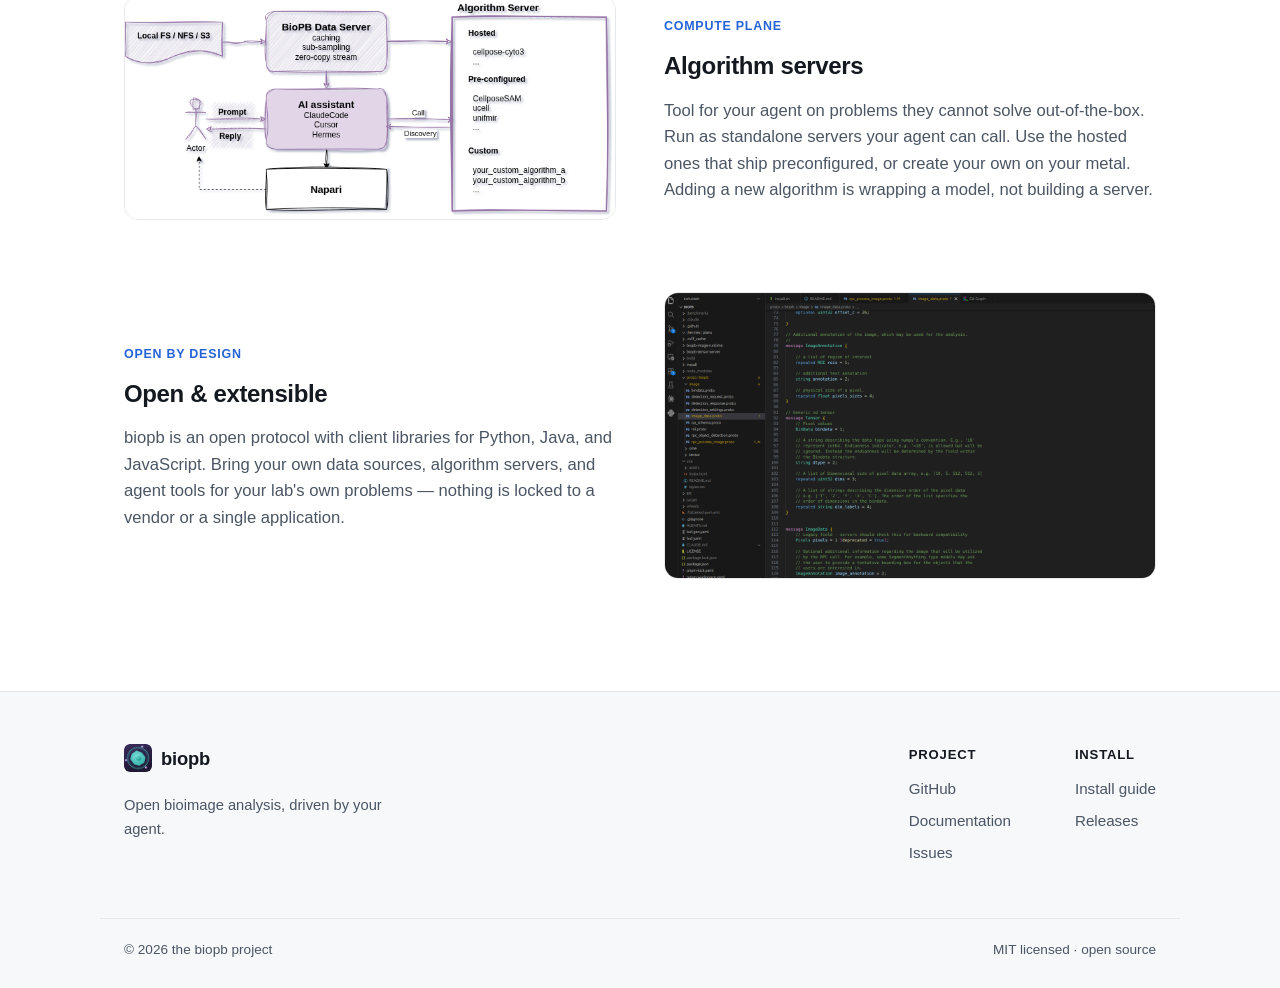
==== commit 741407b3: "landing: OS tabs on the install command, pre-selected by platform The hero advertised only `curl … |" ====
--- a/index.html
+++ b/index.html
@@ -179,8 +179,7 @@
         </div>
         <div class="footer__col">
           <h4>Install</h4>
-          <a href="https://pypi.org/project/biopb-mcp">PyPI</a>
-          <a href="https://napari-hub.org/plugins/biopb-mcp">napari hub</a>
+          <a href="install.html">Install guide</a>
           <a href="https://github.com/biopb/biopb/releases">Releases</a>
         </div>
       </nav>
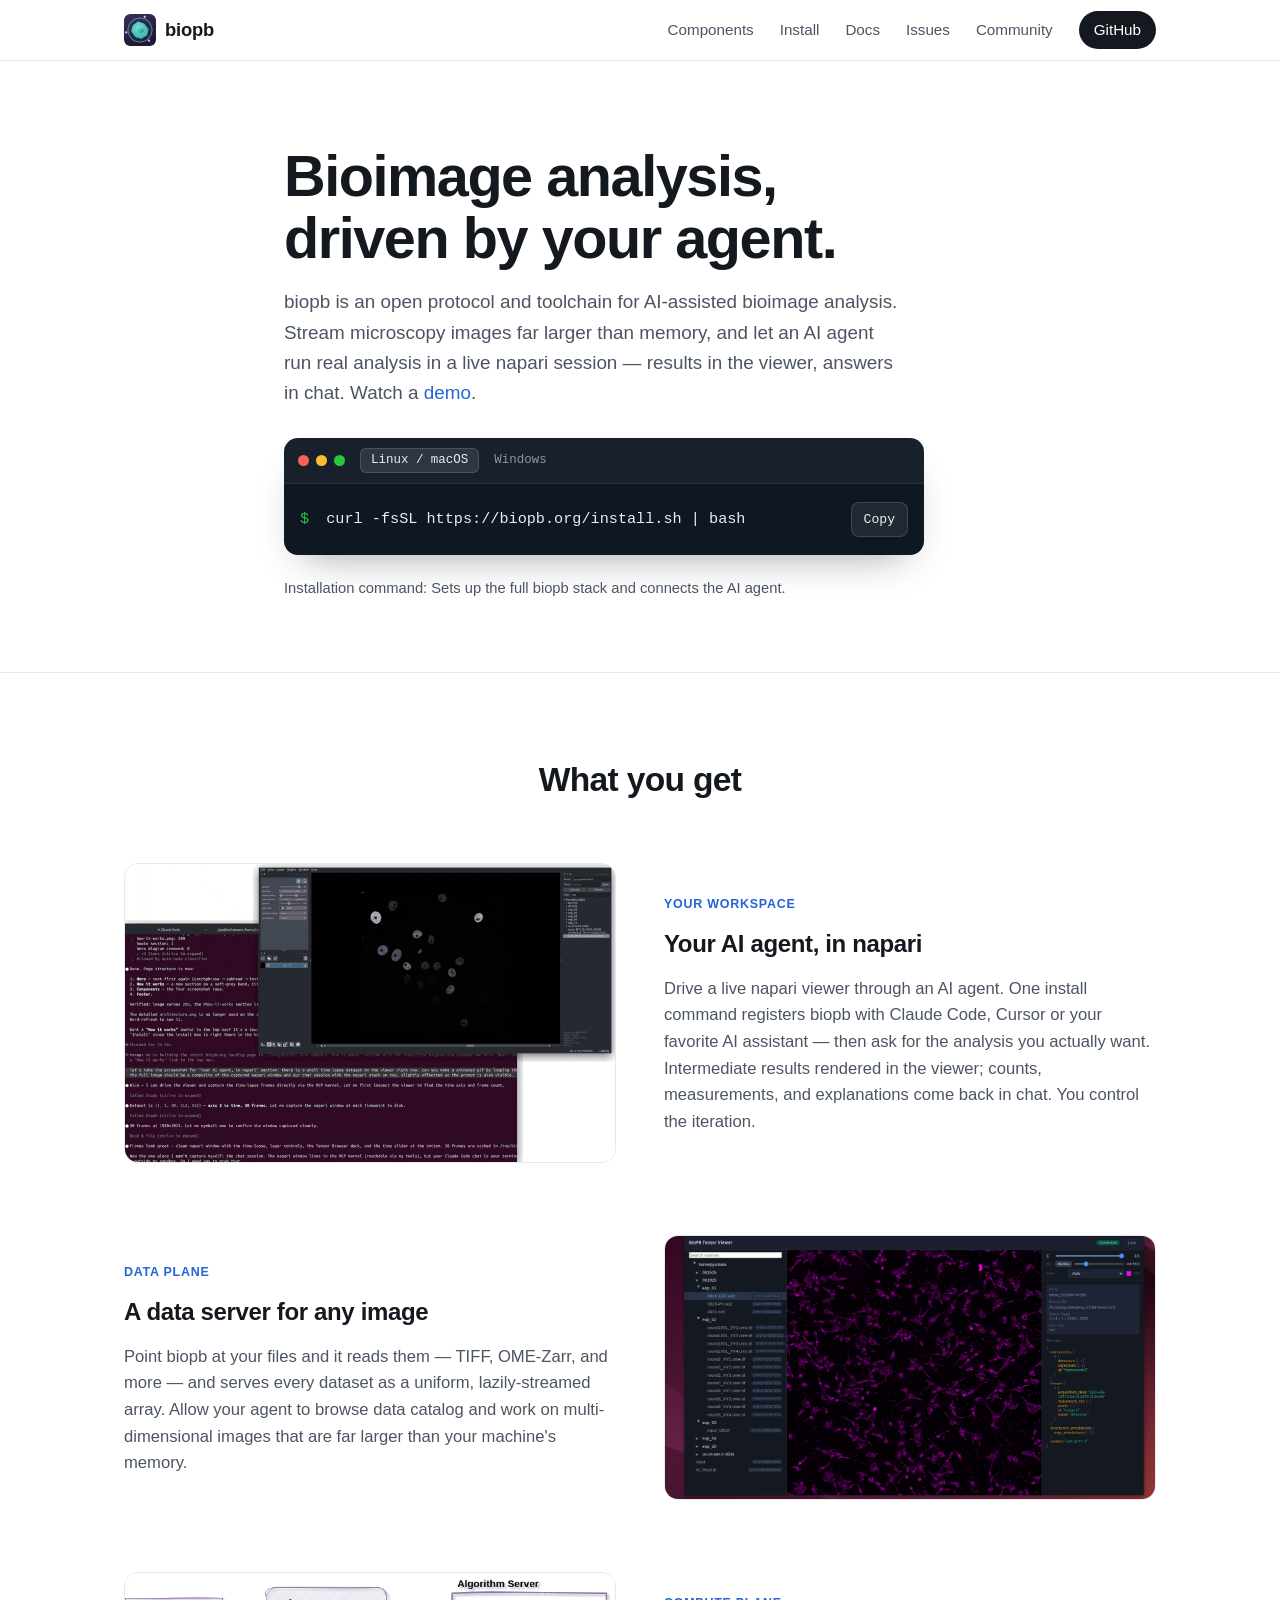
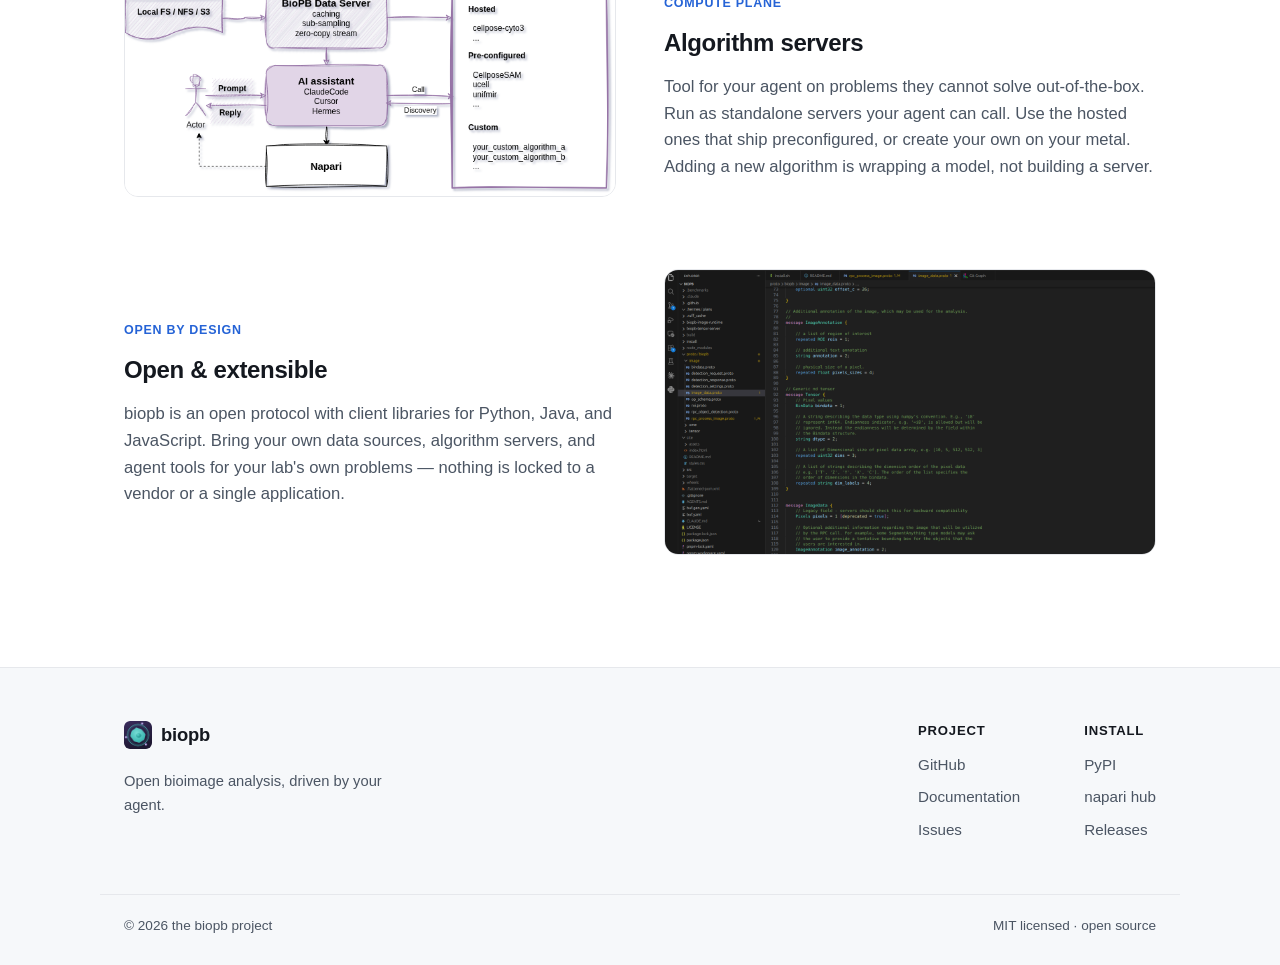
==== commit d7d08cd8: "docs: Update index.html with new content and styling" ====
--- a/index.html
+++ b/index.html
@@ -77,7 +77,7 @@
           </div>
         </div>
 
-        <p class="hero__note">One command. Sets up the data server and wires the agent into Claude Code, Claude Desktop, OpenCode, or Cursor.</p>
+        <p class="hero__note">Installation command: Sets up the full biopb stack and connects the AI agent.</p>
       </div>
     </section>
 
@@ -179,7 +179,8 @@
         </div>
         <div class="footer__col">
           <h4>Install</h4>
-          <a href="install.html">Install guide</a>
+          <a href="https://pypi.org/project/biopb-mcp">PyPI</a>
+          <a href="https://napari-hub.org/plugins/biopb-mcp">napari hub</a>
           <a href="https://github.com/biopb/biopb/releases">Releases</a>
         </div>
       </nav>
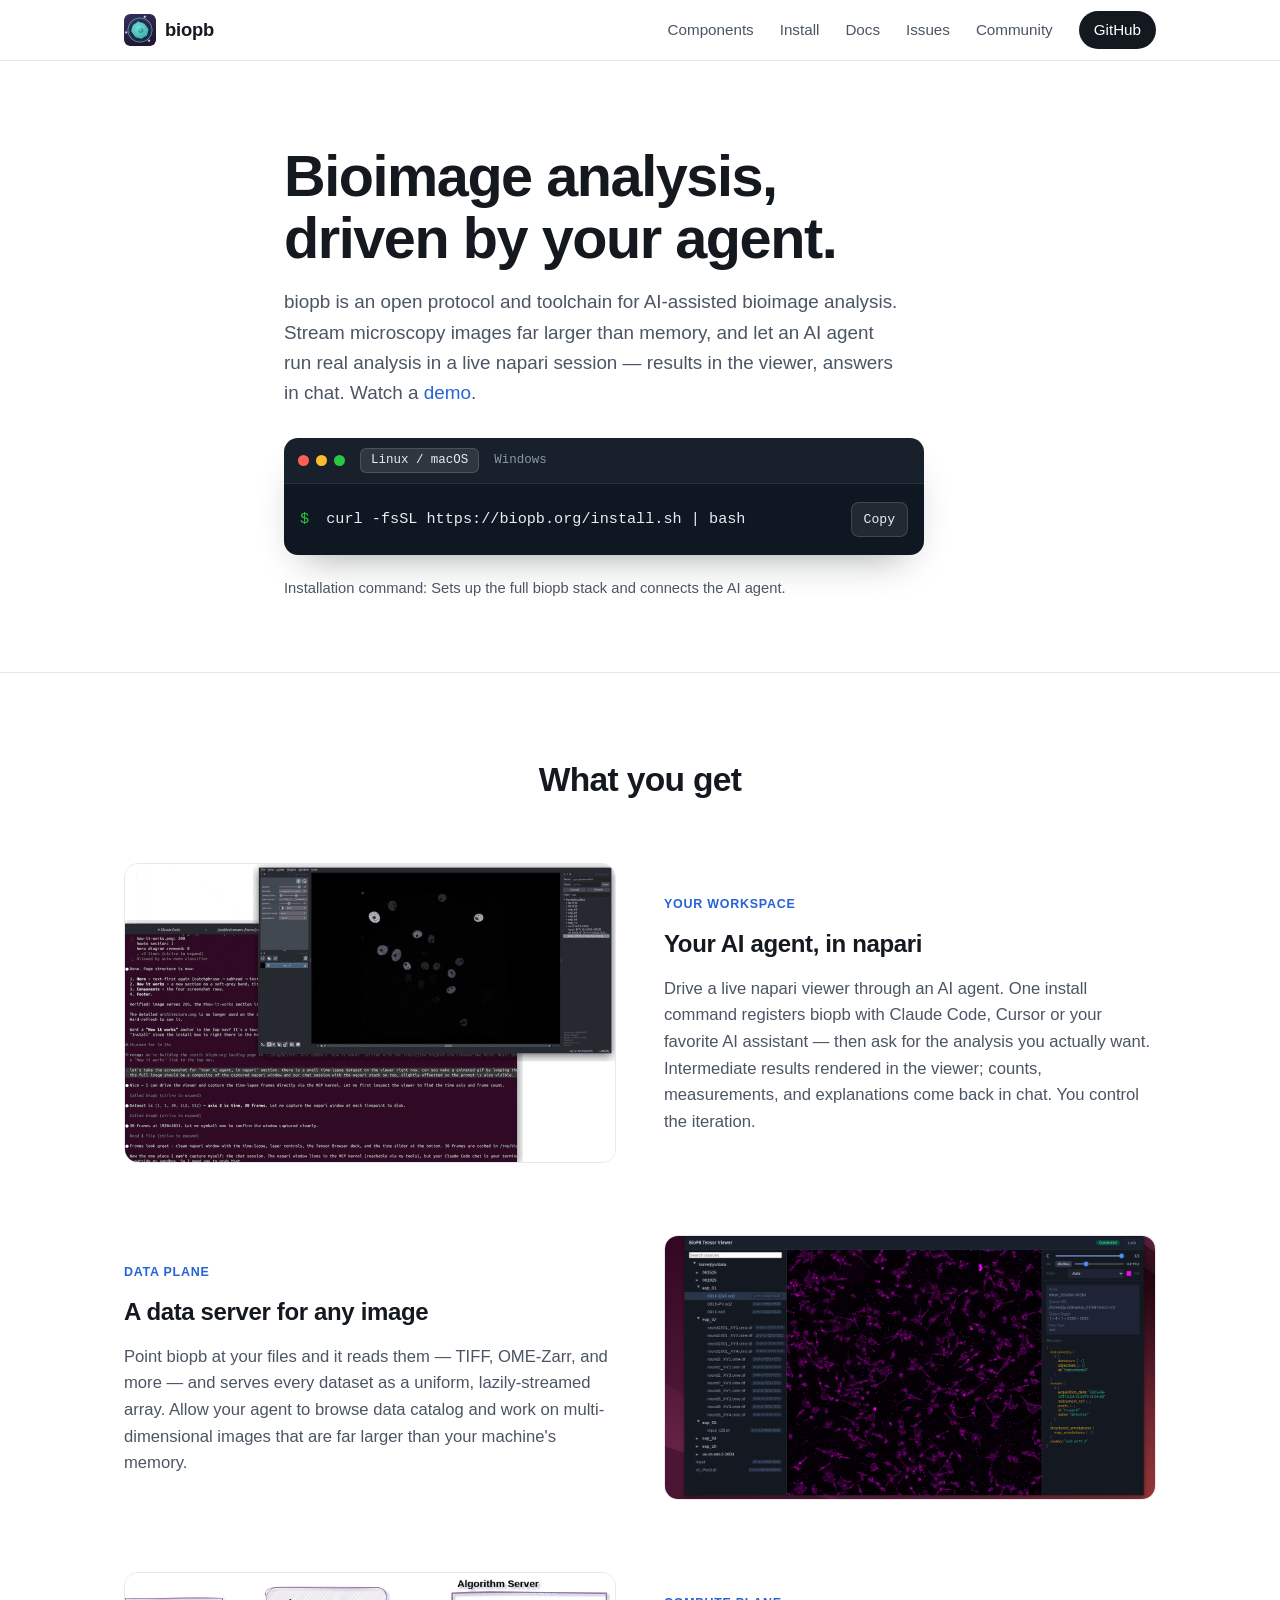
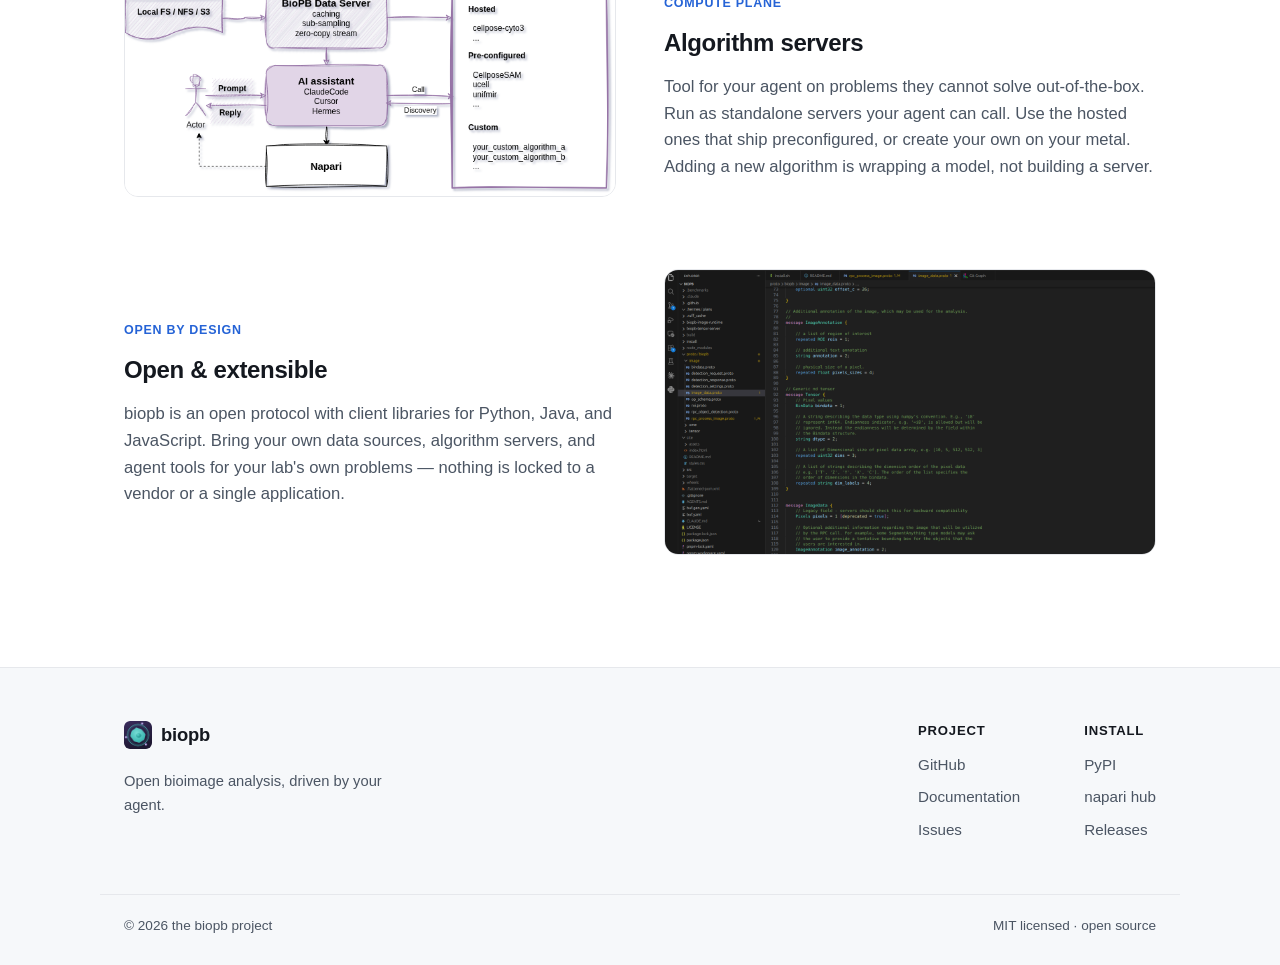
==== commit d2b89aa6: "Update index.html github links" ====
--- a/index.html
+++ b/index.html
@@ -37,7 +37,7 @@
         <a href="/docs/">Docs</a>
         <a href="https://github.com/biopb/biopb/issues">Issues</a>
         <a href="https://forum.image.sc/">Community</a>
-        <a class="nav__gh" href="https://github.com/biopb">GitHub</a>
+        <a class="nav__gh" href="https://github.com/biopb/biopb">GitHub</a>
       </nav>
     </div>
   </header>
@@ -173,7 +173,7 @@
       <nav class="footer__cols">
         <div class="footer__col">
           <h4>Project</h4>
-          <a href="https://github.com/biopb">GitHub</a>
+          <a href="https://github.com/biopb/biopb">GitHub</a>
           <a href="/docs/">Documentation</a>
           <a href="https://github.com/biopb/biopb/issues">Issues</a>
         </div>
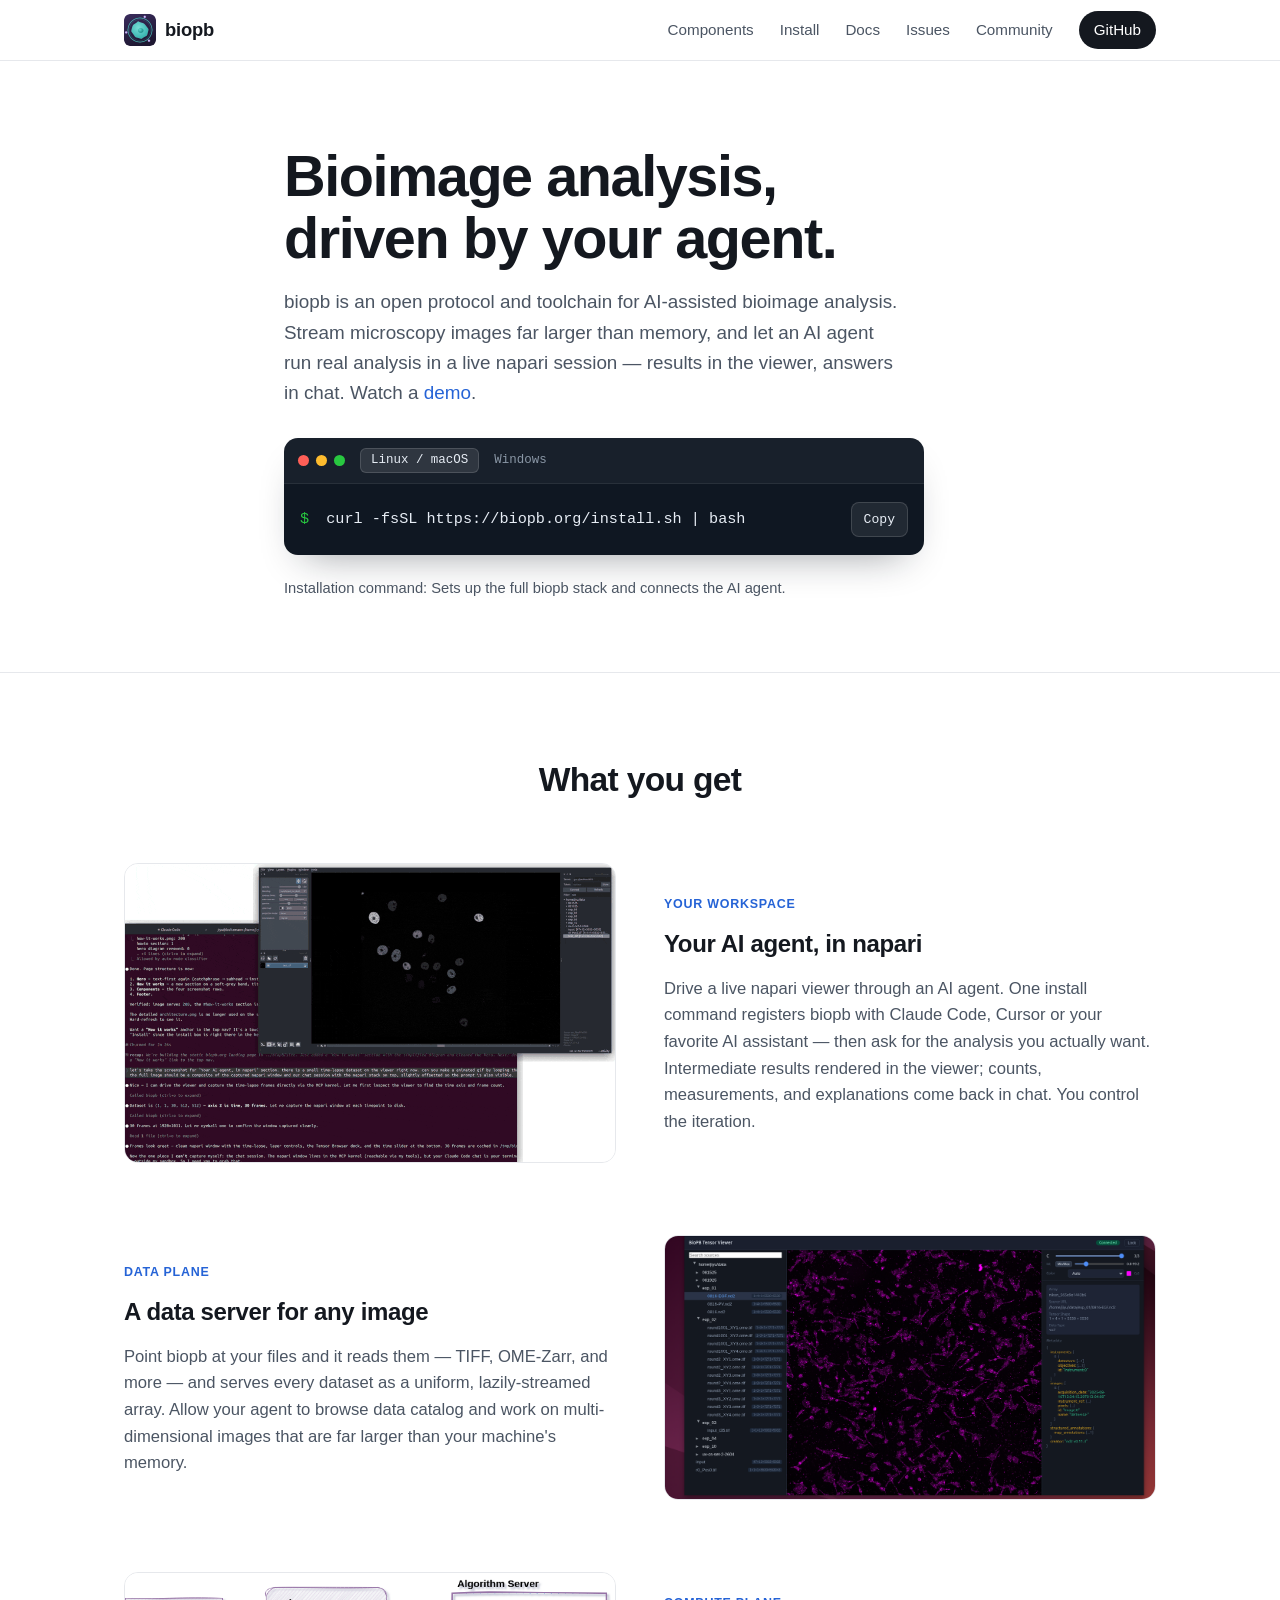
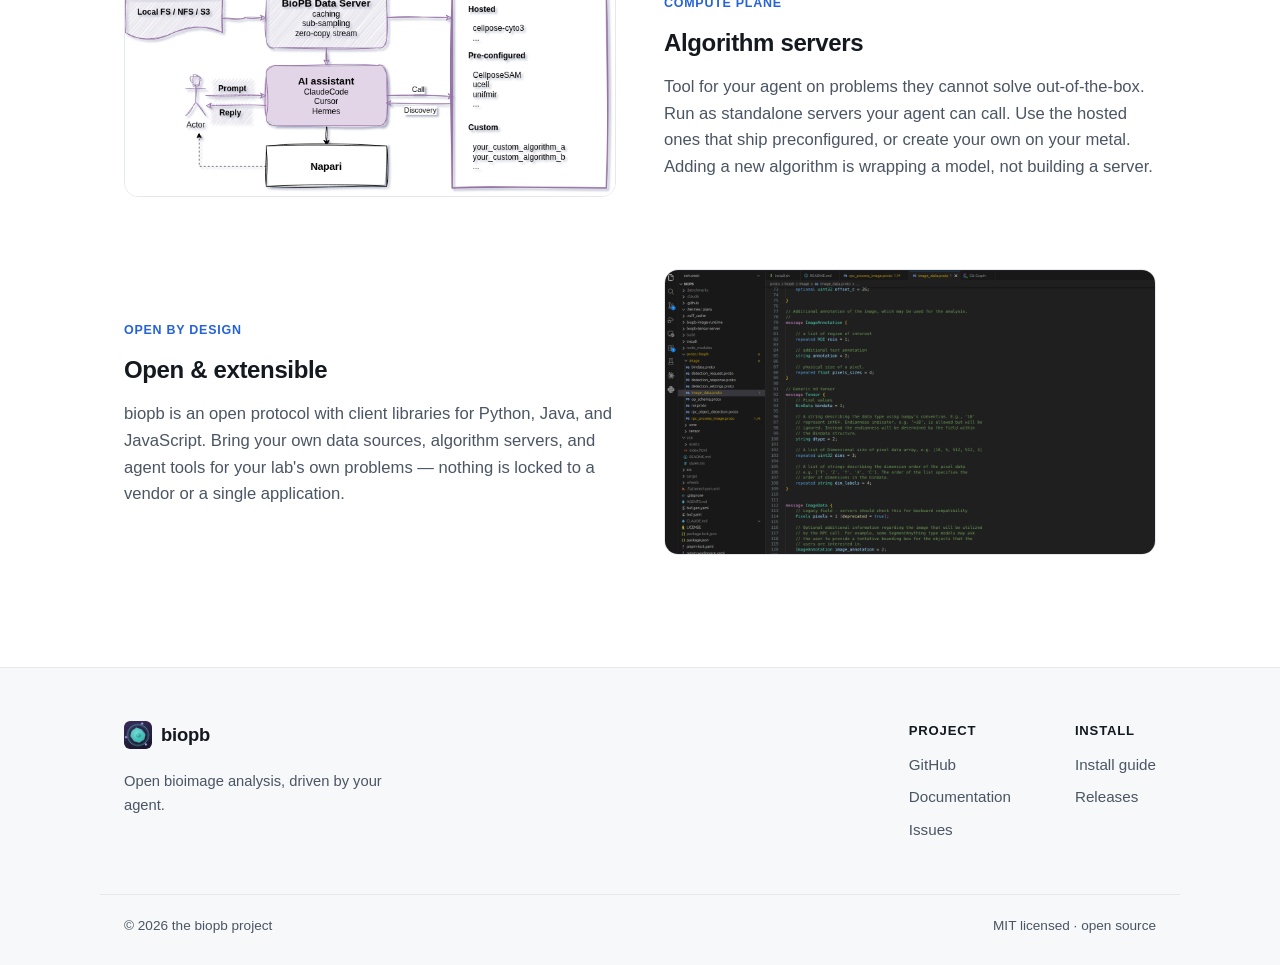
==== commit 31c26108: "Merge branch '0.11rc' into main # Conflicts: #	index.html" ====
--- a/index.html
+++ b/index.html
@@ -179,8 +179,7 @@
         </div>
         <div class="footer__col">
           <h4>Install</h4>
-          <a href="https://pypi.org/project/biopb-mcp">PyPI</a>
-          <a href="https://napari-hub.org/plugins/biopb-mcp">napari hub</a>
+          <a href="install.html">Install guide</a>
           <a href="https://github.com/biopb/biopb/releases">Releases</a>
         </div>
       </nav>
